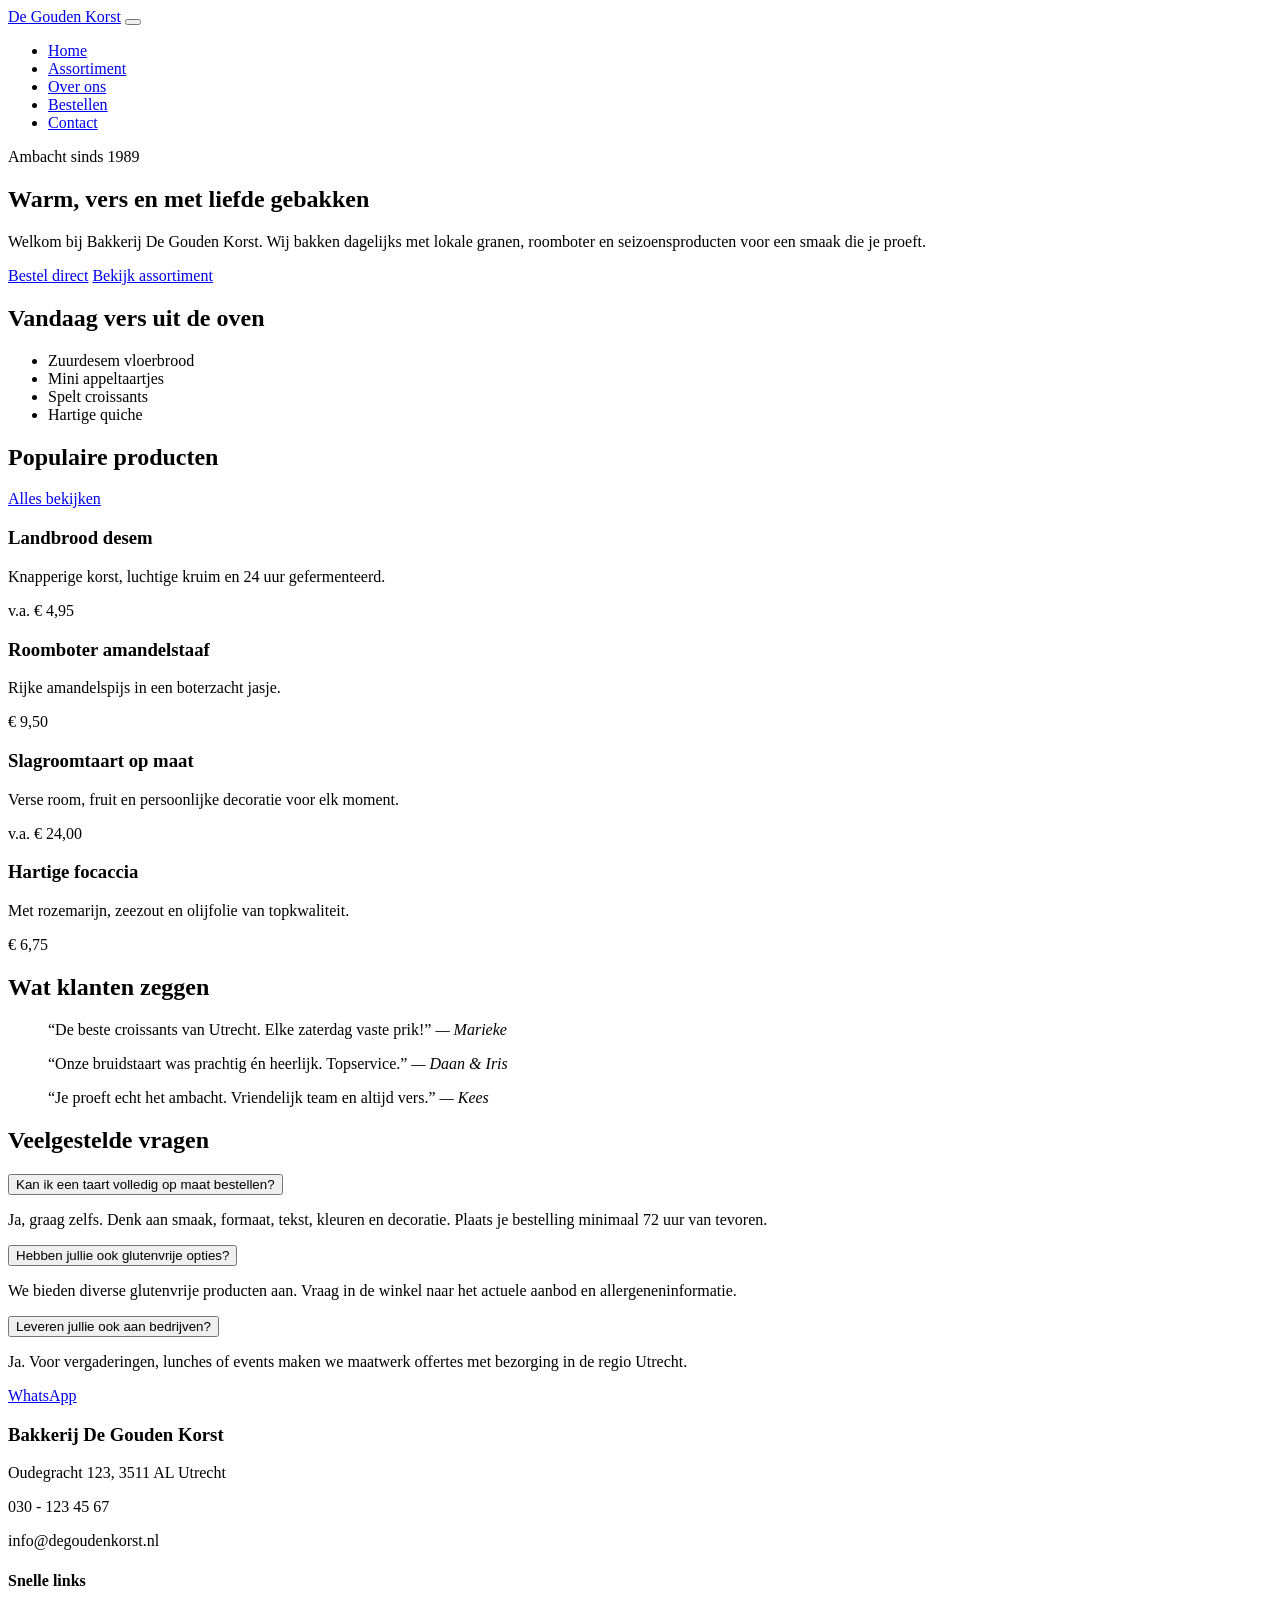
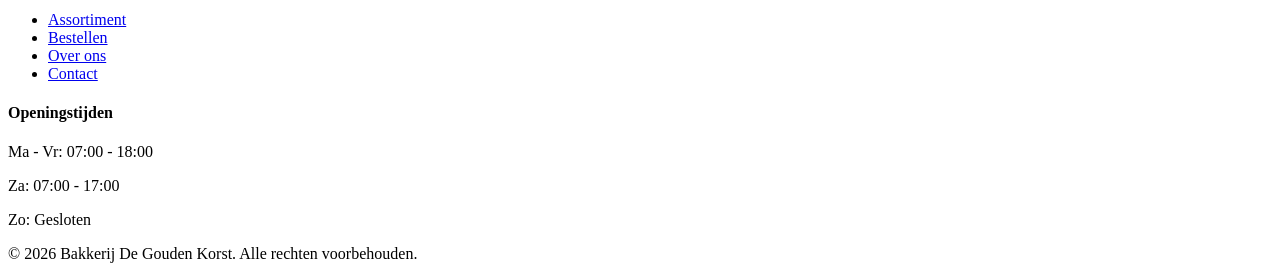
==== index.html @ 6276a8c5 "Create index.html" ====
<!DOCTYPE html>
<html lang="nl">
<head>
  <meta charset="UTF-8" />
  <meta name="viewport" content="width=device-width, initial-scale=1.0" />
  <title>Bakkerij De Gouden Korst | Ambachtelijk brood en gebak in Utrecht</title>
  <meta name="description" content="Bakkerij De Gouden Korst: ambachtelijk brood, luxe gebak en taarten op maat in Utrecht. Vers gebakken met lokale ingrediënten." />
  <link rel="stylesheet" href="css/style.css" />
  <script defer src="js/main.js"></script>
</head>
<body>
  <header class="site-header">
    <div class="container nav-wrap">
      <a href="index.html" class="logo">De Gouden Korst</a>

      <button class="nav-toggle" aria-label="Open navigatie" aria-expanded="false">
        <span></span><span></span><span></span>
      </button>

      <nav class="site-nav" aria-label="Hoofdnavigatie">
        <ul>
          <li><a class="active" href="index.html">Home</a></li>
          <li><a href="assortiment.html">Assortiment</a></li>
          <li><a href="over-ons.html">Over ons</a></li>
          <li><a href="bestellen.html">Bestellen</a></li>
          <li><a href="contact.html">Contact</a></li>
        </ul>
      </nav>
    </div>
  </header>

  <main>
    <section class="hero">
      <div class="container hero-grid">
        <div>
          <p class="eyebrow">Ambacht sinds 1989</p>
          <h1>Warm, vers en met liefde gebakken</h1>
          <p>
            Welkom bij Bakkerij De Gouden Korst. Wij bakken dagelijks met lokale granen,
            roomboter en seizoensproducten voor een smaak die je proeft.
          </p>
          <div class="hero-cta">
            <a class="btn btn-primary" href="bestellen.html">Bestel direct</a>
            <a class="btn btn-secondary" href="assortiment.html">Bekijk assortiment</a>
          </div>
        </div>
        <div class="hero-card">
          <h2>Vandaag vers uit de oven</h2>
          <ul class="checklist">
            <li>Zuurdesem vloerbrood</li>
            <li>Mini appeltaartjes</li>
            <li>Spelt croissants</li>
            <li>Hartige quiche</li>
          </ul>
        </div>
      </div>
    </section>

    <section class="section">
      <div class="container">
        <div class="section-head">
          <h2>Populaire producten</h2>
          <a href="assortiment.html" class="text-link">Alles bekijken</a>
        </div>

        <div class="cards-grid">
          <article class="card">
            <h3>Landbrood desem</h3>
            <p>Knapperige korst, luchtige kruim en 24 uur gefermenteerd.</p>
            <p class="price">v.a. € 4,95</p>
          </article>
          <article class="card">
            <h3>Roomboter amandelstaaf</h3>
            <p>Rijke amandelspijs in een boterzacht jasje.</p>
            <p class="price">€ 9,50</p>
          </article>
          <article class="card">
            <h3>Slagroomtaart op maat</h3>
            <p>Verse room, fruit en persoonlijke decoratie voor elk moment.</p>
            <p class="price">v.a. € 24,00</p>
          </article>
          <article class="card">
            <h3>Hartige focaccia</h3>
            <p>Met rozemarijn, zeezout en olijfolie van topkwaliteit.</p>
            <p class="price">€ 6,75</p>
          </article>
        </div>
      </div>
    </section>

    <section class="section section-soft">
      <div class="container">
        <h2>Wat klanten zeggen</h2>
        <div class="testimonials">
          <blockquote class="testimonial">
            “De beste croissants van Utrecht. Elke zaterdag vaste prik!”
            <cite>— Marieke</cite>
          </blockquote>
          <blockquote class="testimonial">
            “Onze bruidstaart was prachtig én heerlijk. Topservice.”
            <cite>— Daan & Iris</cite>
          </blockquote>
          <blockquote class="testimonial">
            “Je proeft echt het ambacht. Vriendelijk team en altijd vers.”
            <cite>— Kees</cite>
          </blockquote>
        </div>
      </div>
    </section>

    <section class="section">
      <div class="container">
        <h2>Veelgestelde vragen</h2>
        <div class="faq-list">
          <article class="faq-item">
            <button class="faq-question" aria-expanded="false">
              Kan ik een taart volledig op maat bestellen?
            </button>
            <div class="faq-answer">
              <p>Ja, graag zelfs. Denk aan smaak, formaat, tekst, kleuren en decoratie. Plaats je bestelling minimaal 72 uur van tevoren.</p>
            </div>
          </article>

          <article class="faq-item">
            <button class="faq-question" aria-expanded="false">
              Hebben jullie ook glutenvrije opties?
            </button>
            <div class="faq-answer">
              <p>We bieden diverse glutenvrije producten aan. Vraag in de winkel naar het actuele aanbod en allergeneninformatie.</p>
            </div>
          </article>

          <article class="faq-item">
            <button class="faq-question" aria-expanded="false">
              Leveren jullie ook aan bedrijven?
            </button>
            <div class="faq-answer">
              <p>Ja. Voor vergaderingen, lunches of events maken we maatwerk offertes met bezorging in de regio Utrecht.</p>
            </div>
          </article>
        </div>
      </div>
    </section>
  </main>

  <a class="whatsapp-btn" href="https://wa.me/31612345678" target="_blank" rel="noopener" aria-label="WhatsApp met Bakkerij De Gouden Korst">
    WhatsApp
  </a>

  <footer class="site-footer">
    <div class="container footer-grid">
      <div>
        <h3>Bakkerij De Gouden Korst</h3>
        <p>Oudegracht 123, 3511 AL Utrecht</p>
        <p>030 - 123 45 67</p>
        <p>info@degoudenkorst.nl</p>
      </div>
      <div>
        <h4>Snelle links</h4>
        <ul>
          <li><a href="assortiment.html">Assortiment</a></li>
          <li><a href="bestellen.html">Bestellen</a></li>
          <li><a href="over-ons.html">Over ons</a></li>
          <li><a href="contact.html">Contact</a></li>
        </ul>
      </div>
      <div>
        <h4>Openingstijden</h4>
        <p>Ma - Vr: 07:00 - 18:00</p>
        <p>Za: 07:00 - 17:00</p>
        <p>Zo: Gesloten</p>
      </div>
    </div>
    <div class="container footer-bottom">
      <p>&copy; 2026 Bakkerij De Gouden Korst. Alle rechten voorbehouden.</p>
    </div>
  </footer>
</body>
</html>
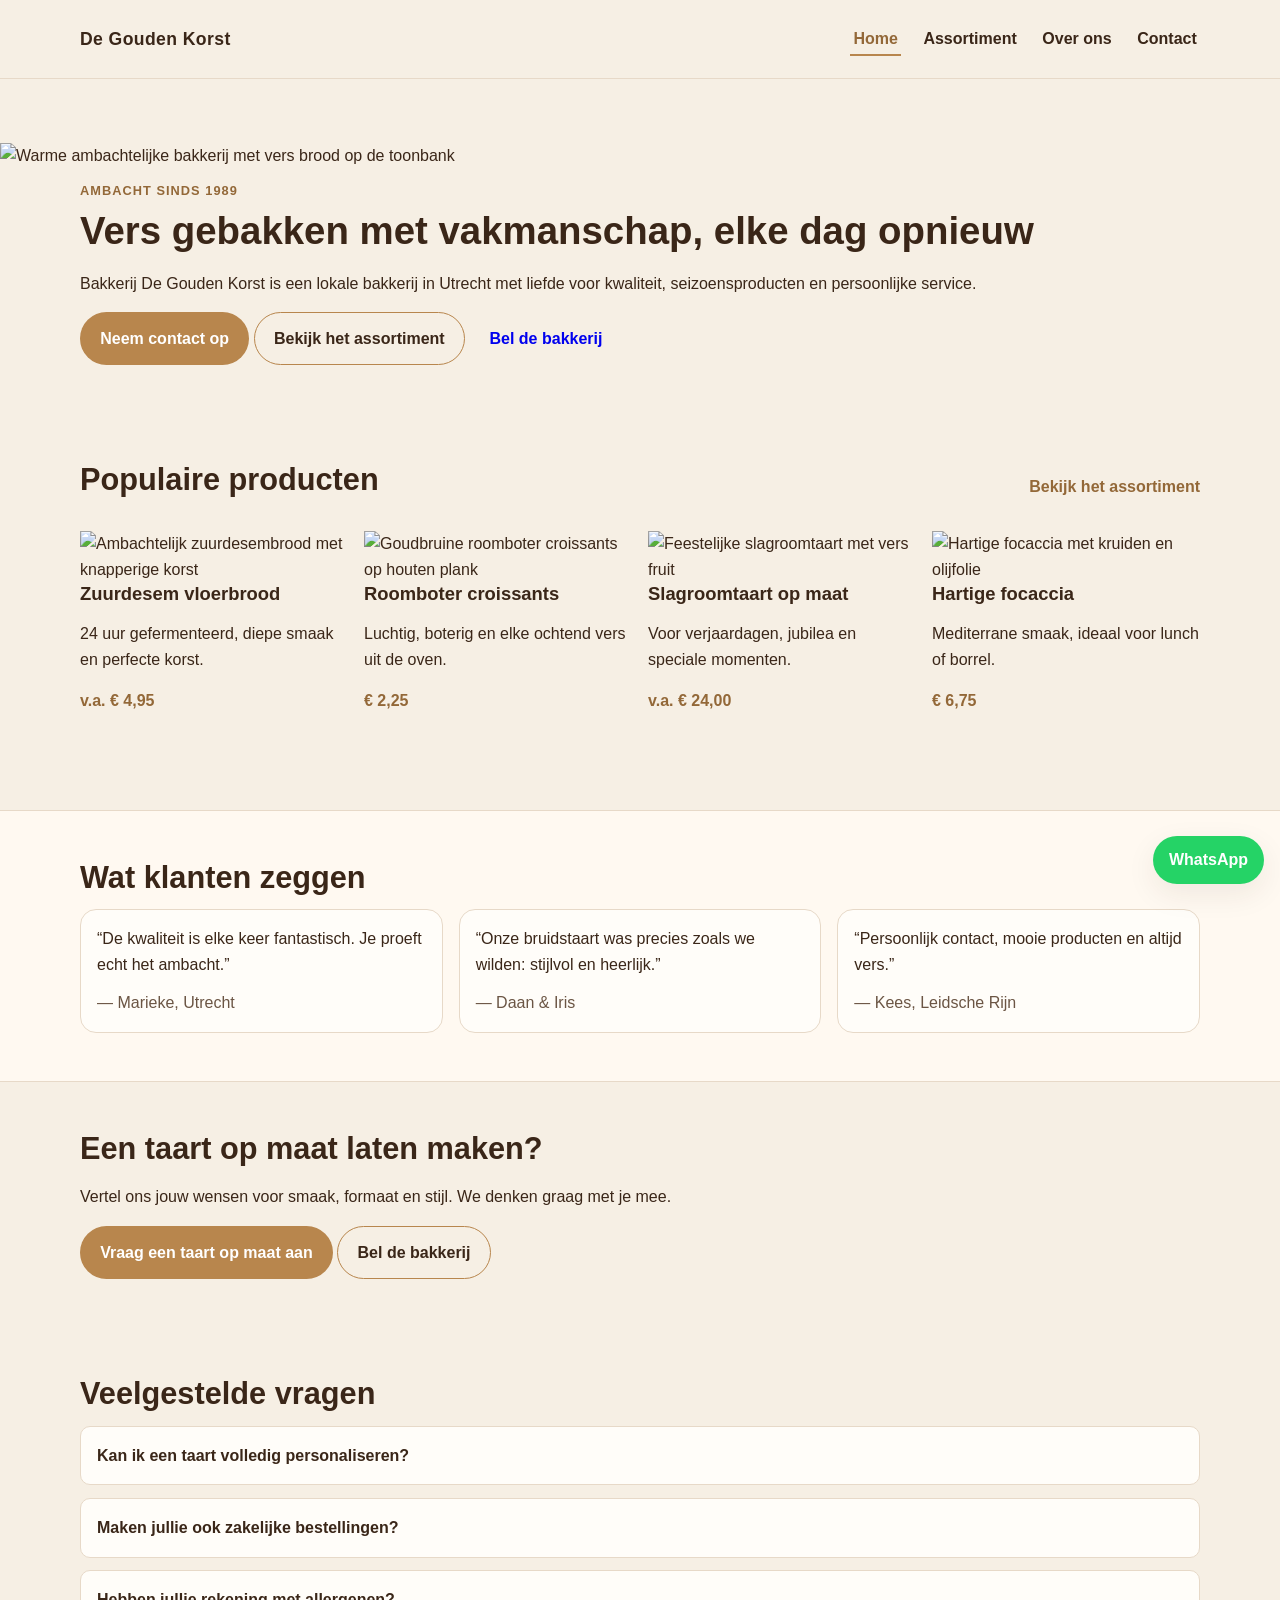
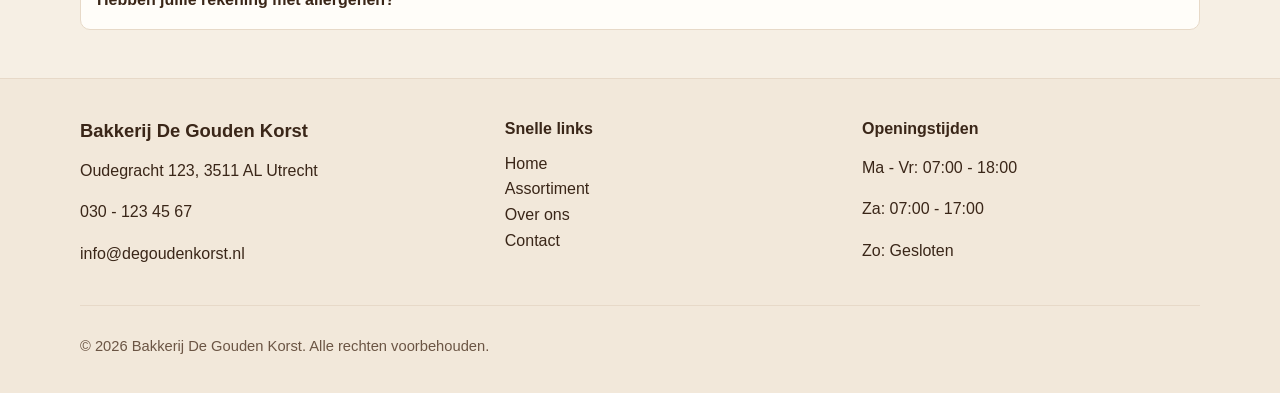
==== commit 76e26198: "Update index.html" ====
--- a/index.html
+++ b/index.html
@@ -3,8 +3,8 @@
 <head>
   <meta charset="UTF-8" />
   <meta name="viewport" content="width=device-width, initial-scale=1.0" />
-  <title>Bakkerij De Gouden Korst | Ambachtelijk brood en gebak in Utrecht</title>
-  <meta name="description" content="Bakkerij De Gouden Korst: ambachtelijk brood, luxe gebak en taarten op maat in Utrecht. Vers gebakken met lokale ingrediënten." />
+  <title>Bakkerij De Gouden Korst | Ambachtelijke bakkerij in Utrecht</title>
+  <meta name="description" content="Bakkerij De Gouden Korst: ambachtelijk brood, luxe gebak en taarten op maat in Utrecht. Lokale kwaliteit met warme service." />
   <link rel="stylesheet" href="css/style.css" />
   <script defer src="js/main.js"></script>
 </head>
@@ -22,7 +22,6 @@
           <li><a class="active" href="index.html">Home</a></li>
           <li><a href="assortiment.html">Assortiment</a></li>
           <li><a href="over-ons.html">Over ons</a></li>
-          <li><a href="bestellen.html">Bestellen</a></li>
           <li><a href="contact.html">Contact</a></li>
         </ul>
       </nav>
@@ -30,28 +29,21 @@
   </header>
 
   <main>
-    <section class="hero">
-      <div class="container hero-grid">
-        <div>
-          <p class="eyebrow">Ambacht sinds 1989</p>
-          <h1>Warm, vers en met liefde gebakken</h1>
-          <p>
-            Welkom bij Bakkerij De Gouden Korst. Wij bakken dagelijks met lokale granen,
-            roomboter en seizoensproducten voor een smaak die je proeft.
-          </p>
-          <div class="hero-cta">
-            <a class="btn btn-primary" href="bestellen.html">Bestel direct</a>
-            <a class="btn btn-secondary" href="assortiment.html">Bekijk assortiment</a>
-          </div>
-        </div>
-        <div class="hero-card">
-          <h2>Vandaag vers uit de oven</h2>
-          <ul class="checklist">
-            <li>Zuurdesem vloerbrood</li>
-            <li>Mini appeltaartjes</li>
-            <li>Spelt croissants</li>
-            <li>Hartige quiche</li>
-          </ul>
+    <section class="hero hero-image">
+      <img src="images/hero-bakkerij.jpg" alt="Warme ambachtelijke bakkerij met vers brood op de toonbank" class="hero-bg" />
+      <div class="hero-overlay"></div>
+
+      <div class="container hero-content">
+        <p class="eyebrow">Ambacht sinds 1989</p>
+        <h1>Vers gebakken met vakmanschap, elke dag opnieuw</h1>
+        <p>
+          Bakkerij De Gouden Korst is een lokale bakkerij in Utrecht met liefde voor kwaliteit,
+          seizoensproducten en persoonlijke service.
+        </p>
+        <div class="hero-cta">
+          <a class="btn btn-primary" href="contact.html">Neem contact op</a>
+          <a class="btn btn-secondary" href="assortiment.html">Bekijk het assortiment</a>
+          <a class="btn btn-ghost" href="tel:+31301234567">Bel de bakkerij</a>
         </div>
       </div>
     </section>
@@ -60,29 +52,44 @@
       <div class="container">
         <div class="section-head">
           <h2>Populaire producten</h2>
-          <a href="assortiment.html" class="text-link">Alles bekijken</a>
+          <a href="assortiment.html" class="text-link">Bekijk het assortiment</a>
         </div>
 
-        <div class="cards-grid">
-          <article class="card">
-            <h3>Landbrood desem</h3>
-            <p>Knapperige korst, luchtige kruim en 24 uur gefermenteerd.</p>
-            <p class="price">v.a. € 4,95</p>
+        <div class="cards-grid products-grid">
+          <article class="product-card">
+            <img src="images/zuurdesem-brood.jpg" alt="Ambachtelijk zuurdesembrood met knapperige korst" />
+            <div class="product-body">
+              <h3>Zuurdesem vloerbrood</h3>
+              <p>24 uur gefermenteerd, diepe smaak en perfecte korst.</p>
+              <p class="price">v.a. € 4,95</p>
+            </div>
           </article>
-          <article class="card">
-            <h3>Roomboter amandelstaaf</h3>
-            <p>Rijke amandelspijs in een boterzacht jasje.</p>
-            <p class="price">€ 9,50</p>
+
+          <article class="product-card">
+            <img src="images/croissants.jpg" alt="Goudbruine roomboter croissants op houten plank" />
+            <div class="product-body">
+              <h3>Roomboter croissants</h3>
+              <p>Luchtig, boterig en elke ochtend vers uit de oven.</p>
+              <p class="price">€ 2,25</p>
+            </div>
           </article>
-          <article class="card">
-            <h3>Slagroomtaart op maat</h3>
-            <p>Verse room, fruit en persoonlijke decoratie voor elk moment.</p>
-            <p class="price">v.a. € 24,00</p>
+
+          <article class="product-card">
+            <img src="images/slagroomtaart.jpg" alt="Feestelijke slagroomtaart met vers fruit" />
+            <div class="product-body">
+              <h3>Slagroomtaart op maat</h3>
+              <p>Voor verjaardagen, jubilea en speciale momenten.</p>
+              <p class="price">v.a. € 24,00</p>
+            </div>
           </article>
-          <article class="card">
-            <h3>Hartige focaccia</h3>
-            <p>Met rozemarijn, zeezout en olijfolie van topkwaliteit.</p>
-            <p class="price">€ 6,75</p>
+
+          <article class="product-card">
+            <img src="images/focaccia.jpg" alt="Hartige focaccia met kruiden en olijfolie" />
+            <div class="product-body">
+              <h3>Hartige focaccia</h3>
+              <p>Mediterrane smaak, ideaal voor lunch of borrel.</p>
+              <p class="price">€ 6,75</p>
+            </div>
           </article>
         </div>
       </div>
@@ -93,17 +100,28 @@
         <h2>Wat klanten zeggen</h2>
         <div class="testimonials">
           <blockquote class="testimonial">
-            “De beste croissants van Utrecht. Elke zaterdag vaste prik!”
-            <cite>— Marieke</cite>
+            “De kwaliteit is elke keer fantastisch. Je proeft echt het ambacht.”
+            <cite>— Marieke, Utrecht</cite>
           </blockquote>
           <blockquote class="testimonial">
-            “Onze bruidstaart was prachtig én heerlijk. Topservice.”
+            “Onze bruidstaart was precies zoals we wilden: stijlvol en heerlijk.”
             <cite>— Daan & Iris</cite>
           </blockquote>
           <blockquote class="testimonial">
-            “Je proeft echt het ambacht. Vriendelijk team en altijd vers.”
-            <cite>— Kees</cite>
+            “Persoonlijk contact, mooie producten en altijd vers.”
+            <cite>— Kees, Leidsche Rijn</cite>
           </blockquote>
+        </div>
+      </div>
+    </section>
+
+    <section class="section">
+      <div class="container cta-panel">
+        <h2>Een taart op maat laten maken?</h2>
+        <p>Vertel ons jouw wensen voor smaak, formaat en stijl. We denken graag met je mee.</p>
+        <div class="inline-cta">
+          <a class="btn btn-primary" href="contact.html">Vraag een taart op maat aan</a>
+          <a class="btn btn-secondary" href="tel:+31301234567">Bel de bakkerij</a>
         </div>
       </div>
     </section>
@@ -113,53 +131,37 @@
         <h2>Veelgestelde vragen</h2>
         <div class="faq-list">
           <article class="faq-item">
-            <button class="faq-question" aria-expanded="false">
-              Kan ik een taart volledig op maat bestellen?
-            </button>
-            <div class="faq-answer">
-              <p>Ja, graag zelfs. Denk aan smaak, formaat, tekst, kleuren en decoratie. Plaats je bestelling minimaal 72 uur van tevoren.</p>
-            </div>
+            <button class="faq-question" aria-expanded="false">Kan ik een taart volledig personaliseren?</button>
+            <div class="faq-answer"><p>Ja, van smaak en formaat tot decoratie en tekst. Neem contact op voor de mogelijkheden.</p></div>
           </article>
-
           <article class="faq-item">
-            <button class="faq-question" aria-expanded="false">
-              Hebben jullie ook glutenvrije opties?
-            </button>
-            <div class="faq-answer">
-              <p>We bieden diverse glutenvrije producten aan. Vraag in de winkel naar het actuele aanbod en allergeneninformatie.</p>
-            </div>
+            <button class="faq-question" aria-expanded="false">Maken jullie ook zakelijke bestellingen?</button>
+            <div class="faq-answer"><p>Ja, we verzorgen ontbijt, lunch en zoete tafels voor bedrijven en evenementen in de regio.</p></div>
           </article>
-
           <article class="faq-item">
-            <button class="faq-question" aria-expanded="false">
-              Leveren jullie ook aan bedrijven?
-            </button>
-            <div class="faq-answer">
-              <p>Ja. Voor vergaderingen, lunches of events maken we maatwerk offertes met bezorging in de regio Utrecht.</p>
-            </div>
+            <button class="faq-question" aria-expanded="false">Hebben jullie rekening met allergenen?</button>
+            <div class="faq-answer"><p>We geven duidelijke allergeneninformatie en bespreken graag veilige alternatieven.</p></div>
           </article>
         </div>
       </div>
     </section>
   </main>
 
-  <a class="whatsapp-btn" href="https://wa.me/31612345678" target="_blank" rel="noopener" aria-label="WhatsApp met Bakkerij De Gouden Korst">
-    WhatsApp
-  </a>
+  <a class="whatsapp-btn" href="https://wa.me/31612345678" target="_blank" rel="noopener" aria-label="Stuur een WhatsApp naar Bakkerij De Gouden Korst">WhatsApp</a>
 
   <footer class="site-footer">
     <div class="container footer-grid">
       <div>
         <h3>Bakkerij De Gouden Korst</h3>
         <p>Oudegracht 123, 3511 AL Utrecht</p>
-        <p>030 - 123 45 67</p>
-        <p>info@degoudenkorst.nl</p>
+        <p><a href="tel:+31301234567">030 - 123 45 67</a></p>
+        <p><a href="mailto:info@degoudenkorst.nl">info@degoudenkorst.nl</a></p>
       </div>
       <div>
         <h4>Snelle links</h4>
         <ul>
+          <li><a href="index.html">Home</a></li>
           <li><a href="assortiment.html">Assortiment</a></li>
-          <li><a href="bestellen.html">Bestellen</a></li>
           <li><a href="over-ons.html">Over ons</a></li>
           <li><a href="contact.html">Contact</a></li>
         </ul>
--- a/css/style.css
+++ b/css/style.css
@@ -0,0 +1,453 @@
+:root {
+  --bg: #f6efe4;
+  --bg-soft: #fff9f1;
+  --text: #3a2618;
+  --text-muted: #6b5544;
+  --accent: #b8864d;
+  --accent-dark: #936838;
+  --card: #fffdf9;
+  --line: #e7d9c8;
+  --radius: 16px;
+  --radius-sm: 10px;
+  --shadow: 0 10px 30px rgba(58, 38, 24, 0.08);
+  --container: 1120px;
+}
+
+*,
+*::before,
+*::after {
+  box-sizing: border-box;
+}
+
+html {
+  scroll-behavior: smooth;
+}
+
+body {
+  margin: 0;
+  font-family: "Segoe UI", Tahoma, Arial, sans-serif;
+  background: var(--bg);
+  color: var(--text);
+  line-height: 1.6;
+}
+
+img {
+  max-width: 100%;
+  display: block;
+}
+
+.container {
+  width: min(100% - 2rem, var(--container));
+  margin-inline: auto;
+}
+
+/* Header */
+.site-header {
+  position: sticky;
+  top: 0;
+  z-index: 50;
+  background: rgba(246, 239, 228, 0.95);
+  backdrop-filter: blur(6px);
+  border-bottom: 1px solid var(--line);
+}
+
+.nav-wrap {
+  display: flex;
+  align-items: center;
+  justify-content: space-between;
+  min-height: 78px;
+}
+
+.logo {
+  font-weight: 700;
+  letter-spacing: 0.4px;
+  color: var(--text);
+  text-decoration: none;
+  font-size: 1.1rem;
+}
+
+.site-nav ul {
+  display: flex;
+  gap: 1.2rem;
+  list-style: none;
+  margin: 0;
+  padding: 0;
+}
+
+.site-nav a {
+  text-decoration: none;
+  color: var(--text);
+  font-weight: 600;
+  padding: 0.4rem 0.2rem;
+  border-bottom: 2px solid transparent;
+}
+
+.site-nav a:hover,
+.site-nav a.active {
+  border-bottom-color: var(--accent);
+  color: var(--accent-dark);
+}
+
+.nav-toggle {
+  display: none;
+  border: 0;
+  background: transparent;
+  cursor: pointer;
+  width: 42px;
+  height: 42px;
+  padding: 0;
+}
+
+.nav-toggle span {
+  display: block;
+  width: 22px;
+  height: 2px;
+  margin: 5px auto;
+  background: var(--text);
+  transition: 0.25s ease;
+}
+
+/* Buttons */
+.btn {
+  display: inline-block;
+  text-decoration: none;
+  padding: 0.8rem 1.2rem;
+  border-radius: 999px;
+  font-weight: 700;
+  border: 1px solid transparent;
+  transition: 0.2s ease;
+  cursor: pointer;
+}
+
+.btn-primary {
+  background: var(--accent);
+  color: #fff;
+}
+
+.btn-primary:hover {
+  background: var(--accent-dark);
+}
+
+.btn-secondary {
+  background: transparent;
+  color: var(--text);
+  border-color: var(--accent);
+}
+
+.btn-secondary:hover {
+  background: #f2e2cf;
+}
+
+.text-link {
+  color: var(--accent-dark);
+  text-decoration: none;
+  font-weight: 600;
+}
+
+/* Hero + sections */
+.hero,
+.page-hero {
+  padding: 4rem 0 3rem;
+}
+
+.hero-grid {
+  display: grid;
+  grid-template-columns: 1.2fr 0.8fr;
+  gap: 2rem;
+  align-items: center;
+}
+
+.hero-card {
+  background: var(--card);
+  border: 1px solid var(--line);
+  border-radius: var(--radius);
+  padding: 1.4rem;
+  box-shadow: var(--shadow);
+}
+
+.eyebrow {
+  color: var(--accent-dark);
+  text-transform: uppercase;
+  letter-spacing: 0.08em;
+  font-size: 0.8rem;
+  font-weight: 700;
+  margin-bottom: 0.3rem;
+}
+
+h1, h2, h3, h4 {
+  line-height: 1.25;
+  margin: 0 0 0.75rem;
+}
+
+h1 { font-size: clamp(1.8rem, 3vw, 2.7rem); }
+h2 { font-size: clamp(1.4rem, 2.4vw, 2rem); }
+h3 { font-size: 1.15rem; }
+
+.section {
+  padding: 3rem 0;
+}
+
+.section-soft {
+  background: var(--bg-soft);
+  border-top: 1px solid var(--line);
+  border-bottom: 1px solid var(--line);
+}
+
+.section-head {
+  display: flex;
+  align-items: center;
+  justify-content: space-between;
+  gap: 1rem;
+  margin-bottom: 1.2rem;
+}
+
+.cards-grid {
+  display: grid;
+  grid-template-columns: repeat(4, minmax(0, 1fr));
+  gap: 1rem;
+  margin-bottom: 2rem;
+}
+
+.card {
+  background: var(--card);
+  border: 1px solid var(--line);
+  border-radius: var(--radius);
+  padding: 1rem;
+  box-shadow: var(--shadow);
+}
+
+.price {
+  color: var(--accent-dark);
+  font-weight: 700;
+  margin-top: 0.7rem;
+}
+
+.checklist,
+.feature-list {
+  margin: 0;
+  padding-left: 1.1rem;
+}
+
+.checklist li,
+.feature-list li {
+  margin-bottom: 0.4rem;
+}
+
+.content-narrow {
+  max-width: 760px;
+}
+
+/* Forms */
+.form-wrap,
+.contact-grid {
+  display: grid;
+  grid-template-columns: 1.1fr 0.9fr;
+  gap: 1.2rem;
+}
+
+.order-form,
+.contact-form,
+.info-card {
+  background: var(--card);
+  border: 1px solid var(--line);
+  border-radius: var(--radius);
+  box-shadow: var(--shadow);
+  padding: 1.2rem;
+}
+
+label {
+  display: block;
+  margin: 0.8rem 0 0.3rem;
+  font-weight: 600;
+}
+
+input,
+select,
+textarea {
+  width: 100%;
+  border: 1px solid #d9c6b0;
+  border-radius: var(--radius-sm);
+  padding: 0.7rem;
+  font: inherit;
+  background: #fff;
+  color: var(--text);
+}
+
+input:focus,
+select:focus,
+textarea:focus {
+  outline: 2px solid #dcb68b;
+  outline-offset: 1px;
+}
+
+.form-note {
+  margin-top: 0.8rem;
+  color: var(--text-muted);
+  font-size: 0.92rem;
+}
+
+/* Testimonials + FAQ */
+.testimonials {
+  display: grid;
+  grid-template-columns: repeat(3, minmax(0, 1fr));
+  gap: 1rem;
+}
+
+.testimonial {
+  margin: 0;
+  background: var(--card);
+  border-radius: var(--radius);
+  border: 1px solid var(--line);
+  padding: 1rem;
+}
+
+.testimonial cite {
+  display: block;
+  margin-top: 0.8rem;
+  color: var(--text-muted);
+  font-style: normal;
+}
+
+.faq-list {
+  display: grid;
+  gap: 0.8rem;
+}
+
+.faq-item {
+  border: 1px solid var(--line);
+  border-radius: var(--radius-sm);
+  overflow: hidden;
+  background: var(--card);
+}
+
+.faq-question {
+  width: 100%;
+  background: transparent;
+  border: 0;
+  text-align: left;
+  padding: 1rem;
+  font: inherit;
+  font-weight: 700;
+  cursor: pointer;
+  color: var(--text);
+}
+
+.faq-answer {
+  display: none;
+  padding: 0 1rem 1rem;
+}
+
+.faq-item.open .faq-answer {
+  display: block;
+}
+
+/* Map */
+.map-placeholder {
+  min-height: 280px;
+  border: 2px dashed #cfb08c;
+  border-radius: var(--radius);
+  background: #fffaf2;
+  display: grid;
+  place-items: center;
+  text-align: center;
+  padding: 1rem;
+  color: var(--text-muted);
+  font-weight: 600;
+}
+
+/* Footer */
+.site-footer {
+  padding-top: 2.5rem;
+  border-top: 1px solid var(--line);
+  background: #f2e8da;
+}
+
+.footer-grid {
+  display: grid;
+  grid-template-columns: 1.2fr 1fr 1fr;
+  gap: 1.2rem;
+  padding-bottom: 1.4rem;
+}
+
+.site-footer ul {
+  margin: 0;
+  padding: 0;
+  list-style: none;
+}
+
+.site-footer a {
+  color: var(--text);
+  text-decoration: none;
+}
+
+.footer-bottom {
+  border-top: 1px solid var(--line);
+  padding: 0.9rem 0 1.2rem;
+  color: var(--text-muted);
+  font-size: 0.92rem;
+}
+
+/* WhatsApp */
+.whatsapp-btn {
+  position: fixed;
+  right: 1rem;
+  bottom: 1rem;
+  z-index: 60;
+  text-decoration: none;
+  background: #25d366;
+  color: #fff;
+  font-weight: 700;
+  padding: 0.7rem 1rem;
+  border-radius: 999px;
+  box-shadow: var(--shadow);
+}
+
+/* Responsive */
+@media (max-width: 980px) {
+  .cards-grid {
+    grid-template-columns: repeat(2, minmax(0, 1fr));
+  }
+
+  .hero-grid,
+  .testimonials,
+  .form-wrap,
+  .contact-grid,
+  .footer-grid {
+    grid-template-columns: 1fr;
+  }
+}
+
+@media (max-width: 760px) {
+  .nav-toggle {
+    display: inline-block;
+  }
+
+  .site-nav {
+    position: absolute;
+    top: 78px;
+    left: 0;
+    right: 0;
+    background: #f8f1e8;
+    border-bottom: 1px solid var(--line);
+    display: none;
+    padding: 0.8rem 1rem;
+  }
+
+  .site-nav.open {
+    display: block;
+  }
+
+  .site-nav ul {
+    flex-direction: column;
+    gap: 0.4rem;
+  }
+
+  .hero,
+  .page-hero {
+    padding-top: 2.6rem;
+  }
+
+  .cards-grid {
+    grid-template-columns: 1fr;
+  }
+}
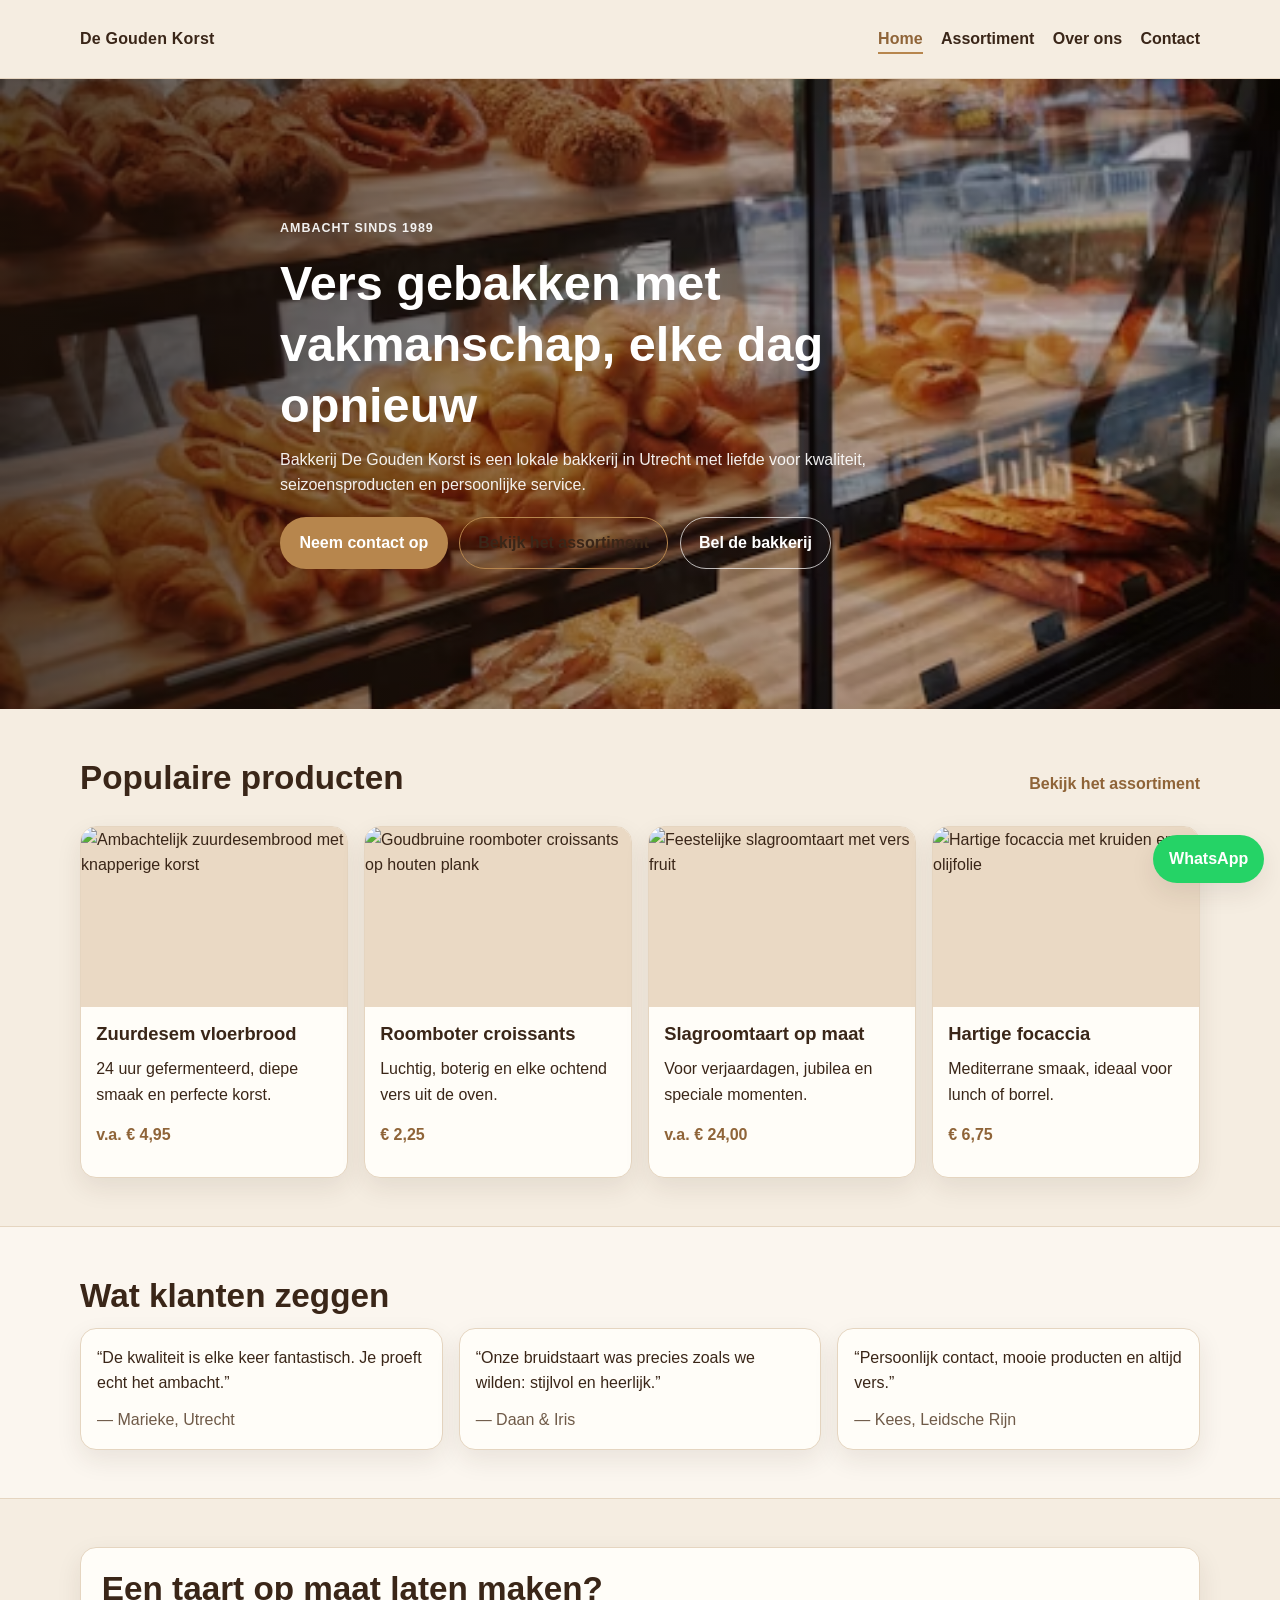
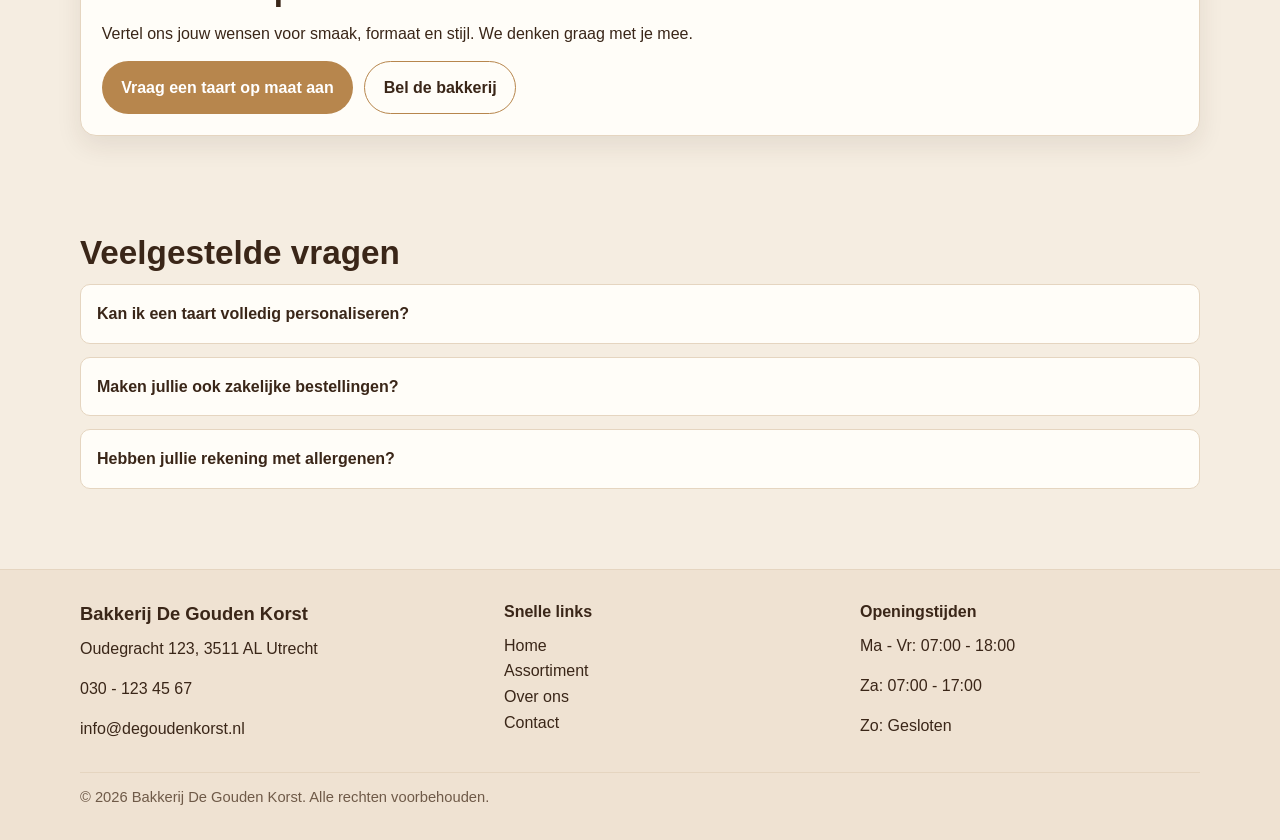
==== commit e4742453: "Update index.html bakery foto toegevoegd" ====
--- a/index.html
+++ b/index.html
@@ -30,7 +30,7 @@
 
   <main>
     <section class="hero hero-image">
-      <img src="images/hero-bakkerij.jpg" alt="Warme ambachtelijke bakkerij met vers brood op de toonbank" class="hero-bg" />
+      <img src="Images/bakery.avif" alt="Warme ambachtelijke bakkerij met vers brood op de toonbank" class="hero-bg" />
       <div class="hero-overlay"></div>
 
       <div class="container hero-content">
--- a/css/style.css
+++ b/css/style.css
@@ -1,27 +1,23 @@
 :root {
-  --bg: #f6efe4;
-  --bg-soft: #fff9f1;
+  --bg: #f5ede1;
+  --bg-soft: #fbf6ef;
+  --card: #fffdf8;
   --text: #3a2618;
-  --text-muted: #6b5544;
-  --accent: #b8864d;
-  --accent-dark: #936838;
-  --card: #fffdf9;
-  --line: #e7d9c8;
+  --text-muted: #6f5a48;
+  --accent: #b7864d;
+  --accent-dark: #8f6438;
+  --line: #e5d5c0;
   --radius: 16px;
   --radius-sm: 10px;
-  --shadow: 0 10px 30px rgba(58, 38, 24, 0.08);
+  --shadow: 0 10px 26px rgba(58, 38, 24, 0.09);
   --container: 1120px;
 }
 
 *,
 *::before,
-*::after {
-  box-sizing: border-box;
-}
-
-html {
-  scroll-behavior: smooth;
-}
+*::after { box-sizing: border-box; }
+
+html { scroll-behavior: smooth; }
 
 body {
   margin: 0;
@@ -31,10 +27,7 @@
   line-height: 1.6;
 }
 
-img {
-  max-width: 100%;
-  display: block;
-}
+img { display: block; max-width: 100%; }
 
 .container {
   width: min(100% - 2rem, var(--container));
@@ -45,57 +38,55 @@
 .site-header {
   position: sticky;
   top: 0;
-  z-index: 50;
-  background: rgba(246, 239, 228, 0.95);
+  z-index: 100;
+  background: rgba(245, 237, 225, 0.96);
   backdrop-filter: blur(6px);
   border-bottom: 1px solid var(--line);
 }
 
 .nav-wrap {
+  min-height: 78px;
   display: flex;
   align-items: center;
   justify-content: space-between;
-  min-height: 78px;
 }
 
 .logo {
-  font-weight: 700;
-  letter-spacing: 0.4px;
-  color: var(--text);
   text-decoration: none;
-  font-size: 1.1rem;
+  color: var(--text);
+  font-weight: 800;
+  letter-spacing: 0.2px;
 }
 
 .site-nav ul {
+  list-style: none;
   display: flex;
-  gap: 1.2rem;
-  list-style: none;
+  gap: 1.15rem;
   margin: 0;
   padding: 0;
 }
 
 .site-nav a {
+  color: var(--text);
   text-decoration: none;
-  color: var(--text);
   font-weight: 600;
-  padding: 0.4rem 0.2rem;
   border-bottom: 2px solid transparent;
+  padding-bottom: 0.3rem;
 }
 
 .site-nav a:hover,
 .site-nav a.active {
+  color: var(--accent-dark);
   border-bottom-color: var(--accent);
-  color: var(--accent-dark);
 }
 
 .nav-toggle {
   display: none;
   border: 0;
   background: transparent;
-  cursor: pointer;
   width: 42px;
   height: 42px;
-  padding: 0;
+  cursor: pointer;
 }
 
 .nav-toggle span {
@@ -104,89 +95,104 @@
   height: 2px;
   margin: 5px auto;
   background: var(--text);
-  transition: 0.25s ease;
+}
+
+/* Typography */
+h1, h2, h3, h4 {
+  line-height: 1.25;
+  margin: 0 0 0.7rem;
+}
+
+h1 { font-size: clamp(2rem, 3.8vw, 3.1rem); }
+h2 { font-size: clamp(1.45rem, 2.6vw, 2.15rem); }
+h3 { font-size: 1.15rem; }
+
+p { margin: 0 0 0.9rem; }
+
+.eyebrow {
+  text-transform: uppercase;
+  letter-spacing: 0.08em;
+  font-size: 0.78rem;
+  font-weight: 700;
+  color: var(--accent-dark);
+}
+
+/* Hero */
+.hero {
+  position: relative;
+  min-height: 70vh;
+  display: grid;
+  align-items: center;
+  overflow: hidden;
+}
+
+.hero-bg {
+  position: absolute;
+  inset: 0;
+  width: 100%;
+  height: 100%;
+  object-fit: cover;
+}
+
+.hero-overlay {
+  position: absolute;
+  inset: 0;
+  background: linear-gradient(100deg, rgba(30, 17, 9, 0.72) 0%, rgba(30, 17, 9, 0.38) 55%, rgba(30, 17, 9, 0.18) 100%);
+}
+
+.hero-content {
+  position: relative;
+  z-index: 1;
+  color: #fff;
+  max-width: 720px;
+  padding: 4.8rem 0;
+}
+
+.hero-content p {
+  color: rgba(255, 255, 255, 0.92);
+}
+
+.hero-cta {
+  display: flex;
+  flex-wrap: wrap;
+  gap: 0.7rem;
+  margin-top: 1.2rem;
+}
+
+.page-hero {
+  padding: 3.2rem 0 2.2rem;
 }
 
 /* Buttons */
 .btn {
   display: inline-block;
   text-decoration: none;
-  padding: 0.8rem 1.2rem;
   border-radius: 999px;
+  padding: 0.78rem 1.15rem;
+  border: 1px solid transparent;
   font-weight: 700;
-  border: 1px solid transparent;
+  cursor: pointer;
   transition: 0.2s ease;
-  cursor: pointer;
-}
-
-.btn-primary {
-  background: var(--accent);
-  color: #fff;
-}
-
-.btn-primary:hover {
-  background: var(--accent-dark);
-}
+}
+
+.btn-primary { background: var(--accent); color: #fff; }
+.btn-primary:hover { background: var(--accent-dark); }
 
 .btn-secondary {
   background: transparent;
   color: var(--text);
   border-color: var(--accent);
 }
-
-.btn-secondary:hover {
-  background: #f2e2cf;
-}
-
-.text-link {
-  color: var(--accent-dark);
-  text-decoration: none;
-  font-weight: 600;
-}
-
-/* Hero + sections */
-.hero,
-.page-hero {
-  padding: 4rem 0 3rem;
-}
-
-.hero-grid {
-  display: grid;
-  grid-template-columns: 1.2fr 0.8fr;
-  gap: 2rem;
-  align-items: center;
-}
-
-.hero-card {
-  background: var(--card);
-  border: 1px solid var(--line);
-  border-radius: var(--radius);
-  padding: 1.4rem;
-  box-shadow: var(--shadow);
-}
-
-.eyebrow {
-  color: var(--accent-dark);
-  text-transform: uppercase;
-  letter-spacing: 0.08em;
-  font-size: 0.8rem;
-  font-weight: 700;
-  margin-bottom: 0.3rem;
-}
-
-h1, h2, h3, h4 {
-  line-height: 1.25;
-  margin: 0 0 0.75rem;
-}
-
-h1 { font-size: clamp(1.8rem, 3vw, 2.7rem); }
-h2 { font-size: clamp(1.4rem, 2.4vw, 2rem); }
-h3 { font-size: 1.15rem; }
-
-.section {
-  padding: 3rem 0;
-}
-
+.btn-secondary:hover { background: #f0dfcb; }
+
+.btn-ghost {
+  color: #fff;
+  border-color: rgba(255, 255, 255, 0.7);
+}
+.btn-ghost:hover { background: rgba(255, 255, 255, 0.15); }
+
+/* Sections & cards */
+.section { padding: 3rem 0; }
 .section-soft {
   background: var(--bg-soft);
   border-top: 1px solid var(--line);
@@ -198,191 +204,211 @@
   align-items: center;
   justify-content: space-between;
   gap: 1rem;
-  margin-bottom: 1.2rem;
+  margin-bottom: 1rem;
+}
+
+.text-link {
+  text-decoration: none;
+  color: var(--accent-dark);
+  font-weight: 700;
 }
 
 .cards-grid {
   display: grid;
   grid-template-columns: repeat(4, minmax(0, 1fr));
   gap: 1rem;
-  margin-bottom: 2rem;
-}
-
-.card {
+}
+
+.products-grid {
+  grid-template-columns: repeat(4, minmax(0, 1fr));
+}
+
+.product-card {
   background: var(--card);
   border: 1px solid var(--line);
   border-radius: var(--radius);
+  overflow: hidden;
+  box-shadow: var(--shadow);
+}
+
+.product-card img {
+  width: 100%;
+  height: 180px;
+  object-fit: cover;
+  background: #ead9c4;
+}
+
+.product-body { padding: 0.95rem; }
+.price { font-weight: 800; color: var(--accent-dark); }
+
+.category-block { margin-bottom: 2rem; }
+
+.cta-panel {
+  background: var(--card);
+  border: 1px solid var(--line);
+  border-radius: var(--radius);
+  box-shadow: var(--shadow);
+  padding: 1.3rem;
+}
+
+.inline-cta {
+  display: flex;
+  flex-wrap: wrap;
+  gap: 0.7rem;
+  margin-top: 0.75rem;
+}
+
+.mt { margin-top: 2rem; }
+
+/* Story */
+.story-grid {
+  display: grid;
+  grid-template-columns: 1fr 1fr;
+  gap: 1.2rem;
+  align-items: center;
+}
+
+.rounded-image {
+  border-radius: var(--radius);
+  border: 1px solid var(--line);
+  box-shadow: var(--shadow);
+  width: 100%;
+  height: 360px;
+  object-fit: cover;
+  background: #ead9c4;
+}
+
+/* Testimonial */
+.testimonials {
+  display: grid;
+  grid-template-columns: repeat(3, minmax(0, 1fr));
+  gap: 1rem;
+}
+
+.testimonial {
+  background: var(--card);
+  border: 1px solid var(--line);
+  border-radius: var(--radius);
   padding: 1rem;
-  box-shadow: var(--shadow);
-}
-
-.price {
-  color: var(--accent-dark);
+  margin: 0;
+  box-shadow: var(--shadow);
+}
+
+.testimonial cite {
+  display: block;
+  margin-top: 0.7rem;
+  color: var(--text-muted);
+  font-style: normal;
+}
+
+/* FAQ */
+.faq-list { display: grid; gap: 0.8rem; }
+
+.faq-item {
+  border: 1px solid var(--line);
+  border-radius: var(--radius-sm);
+  background: var(--card);
+  overflow: hidden;
+}
+
+.faq-question {
+  width: 100%;
+  text-align: left;
+  border: 0;
+  background: transparent;
+  color: var(--text);
+  font: inherit;
   font-weight: 700;
-  margin-top: 0.7rem;
-}
-
-.checklist,
+  cursor: pointer;
+  padding: 1rem;
+}
+
+.faq-answer { display: none; padding: 0 1rem 1rem; }
+.faq-item.open .faq-answer { display: block; }
+
+/* Forms and contact */
+.contact-grid {
+  display: grid;
+  grid-template-columns: 1fr 1fr;
+  gap: 1rem;
+}
+
+.info-card,
+.contact-form {
+  background: var(--card);
+  border: 1px solid var(--line);
+  border-radius: var(--radius);
+  box-shadow: var(--shadow);
+  padding: 1.1rem;
+}
+
 .feature-list {
-  margin: 0;
   padding-left: 1.1rem;
-}
-
-.checklist li,
-.feature-list li {
-  margin-bottom: 0.4rem;
-}
-
-.content-narrow {
-  max-width: 760px;
-}
-
-/* Forms */
-.form-wrap,
-.contact-grid {
-  display: grid;
-  grid-template-columns: 1.1fr 0.9fr;
-  gap: 1.2rem;
-}
-
-.order-form,
-.contact-form,
-.info-card {
-  background: var(--card);
-  border: 1px solid var(--line);
-  border-radius: var(--radius);
-  box-shadow: var(--shadow);
-  padding: 1.2rem;
+  margin: 0 0 1rem;
 }
 
 label {
   display: block;
-  margin: 0.8rem 0 0.3rem;
+  margin: 0.75rem 0 0.3rem;
   font-weight: 600;
 }
 
-input,
-select,
-textarea {
+input, textarea {
   width: 100%;
-  border: 1px solid #d9c6b0;
+  border: 1px solid #d8c4ab;
   border-radius: var(--radius-sm);
   padding: 0.7rem;
   font: inherit;
+  color: var(--text);
   background: #fff;
-  color: var(--text);
-}
-
-input:focus,
-select:focus,
-textarea:focus {
-  outline: 2px solid #dcb68b;
+}
+
+input:focus, textarea:focus {
+  outline: 2px solid #d7ae7f;
   outline-offset: 1px;
 }
 
 .form-note {
-  margin-top: 0.8rem;
+  margin-top: 0.7rem;
   color: var(--text-muted);
   font-size: 0.92rem;
 }
 
-/* Testimonials + FAQ */
-.testimonials {
-  display: grid;
-  grid-template-columns: repeat(3, minmax(0, 1fr));
-  gap: 1rem;
-}
-
-.testimonial {
-  margin: 0;
-  background: var(--card);
-  border-radius: var(--radius);
-  border: 1px solid var(--line);
-  padding: 1rem;
-}
-
-.testimonial cite {
-  display: block;
-  margin-top: 0.8rem;
-  color: var(--text-muted);
-  font-style: normal;
-}
-
-.faq-list {
-  display: grid;
-  gap: 0.8rem;
-}
-
-.faq-item {
-  border: 1px solid var(--line);
-  border-radius: var(--radius-sm);
-  overflow: hidden;
-  background: var(--card);
-}
-
-.faq-question {
-  width: 100%;
-  background: transparent;
-  border: 0;
-  text-align: left;
-  padding: 1rem;
-  font: inherit;
-  font-weight: 700;
-  cursor: pointer;
-  color: var(--text);
-}
-
-.faq-answer {
-  display: none;
-  padding: 0 1rem 1rem;
-}
-
-.faq-item.open .faq-answer {
-  display: block;
-}
-
-/* Map */
 .map-placeholder {
   min-height: 280px;
-  border: 2px dashed #cfb08c;
-  border-radius: var(--radius);
-  background: #fffaf2;
+  border: 2px dashed #cbad8a;
+  border-radius: var(--radius);
+  background: #fff9f0;
   display: grid;
   place-items: center;
   text-align: center;
-  padding: 1rem;
   color: var(--text-muted);
   font-weight: 600;
+  padding: 1rem;
 }
 
 /* Footer */
 .site-footer {
-  padding-top: 2.5rem;
+  margin-top: 2rem;
+  background: #efe2d2;
   border-top: 1px solid var(--line);
-  background: #f2e8da;
+  padding-top: 2rem;
 }
 
 .footer-grid {
   display: grid;
   grid-template-columns: 1.2fr 1fr 1fr;
-  gap: 1.2rem;
-  padding-bottom: 1.4rem;
-}
-
-.site-footer ul {
-  margin: 0;
-  padding: 0;
-  list-style: none;
-}
-
-.site-footer a {
-  color: var(--text);
-  text-decoration: none;
-}
+  gap: 1rem;
+  padding-bottom: 1rem;
+}
+
+.site-footer ul { list-style: none; padding: 0; margin: 0; }
+.site-footer a { color: var(--text); text-decoration: none; }
+.site-footer a:hover { text-decoration: underline; }
 
 .footer-bottom {
   border-top: 1px solid var(--line);
-  padding: 0.9rem 0 1.2rem;
+  padding: 0.8rem 0 1rem;
   color: var(--text-muted);
   font-size: 0.92rem;
 }
@@ -392,62 +418,58 @@
   position: fixed;
   right: 1rem;
   bottom: 1rem;
-  z-index: 60;
+  z-index: 120;
   text-decoration: none;
   background: #25d366;
   color: #fff;
   font-weight: 700;
-  padding: 0.7rem 1rem;
   border-radius: 999px;
+  padding: 0.72rem 1rem;
   box-shadow: var(--shadow);
 }
 
 /* Responsive */
-@media (max-width: 980px) {
-  .cards-grid {
-    grid-template-columns: repeat(2, minmax(0, 1fr));
-  }
-
-  .hero-grid,
+@media (max-width: 1024px) {
+  .cards-grid,
+  .products-grid { grid-template-columns: repeat(2, minmax(0, 1fr)); }
+
   .testimonials,
-  .form-wrap,
+  .story-grid,
   .contact-grid,
-  .footer-grid {
-    grid-template-columns: 1fr;
-  }
+  .footer-grid { grid-template-columns: 1fr; }
+
+  .rounded-image { height: 300px; }
 }
 
 @media (max-width: 760px) {
-  .nav-toggle {
-    display: inline-block;
-  }
+  .nav-toggle { display: inline-block; }
 
   .site-nav {
     position: absolute;
     top: 78px;
     left: 0;
     right: 0;
-    background: #f8f1e8;
+    background: #f8efe4;
     border-bottom: 1px solid var(--line);
+    padding: 0.8rem 1rem;
     display: none;
-    padding: 0.8rem 1rem;
   }
 
-  .site-nav.open {
-    display: block;
-  }
+  .site-nav.open { display: block; }
 
   .site-nav ul {
     flex-direction: column;
     gap: 0.4rem;
   }
 
-  .hero,
-  .page-hero {
-    padding-top: 2.6rem;
+  .hero { min-height: 62vh; }
+  .hero-content { padding: 3.6rem 0; }
+
+  .cards-grid,
+  .products-grid { grid-template-columns: 1fr; }
+
+  .whatsapp-btn {
+    right: 0.8rem;
+    bottom: 0.8rem;
   }
-
-  .cards-grid {
-    grid-template-columns: 1fr;
-  }
-}
+}
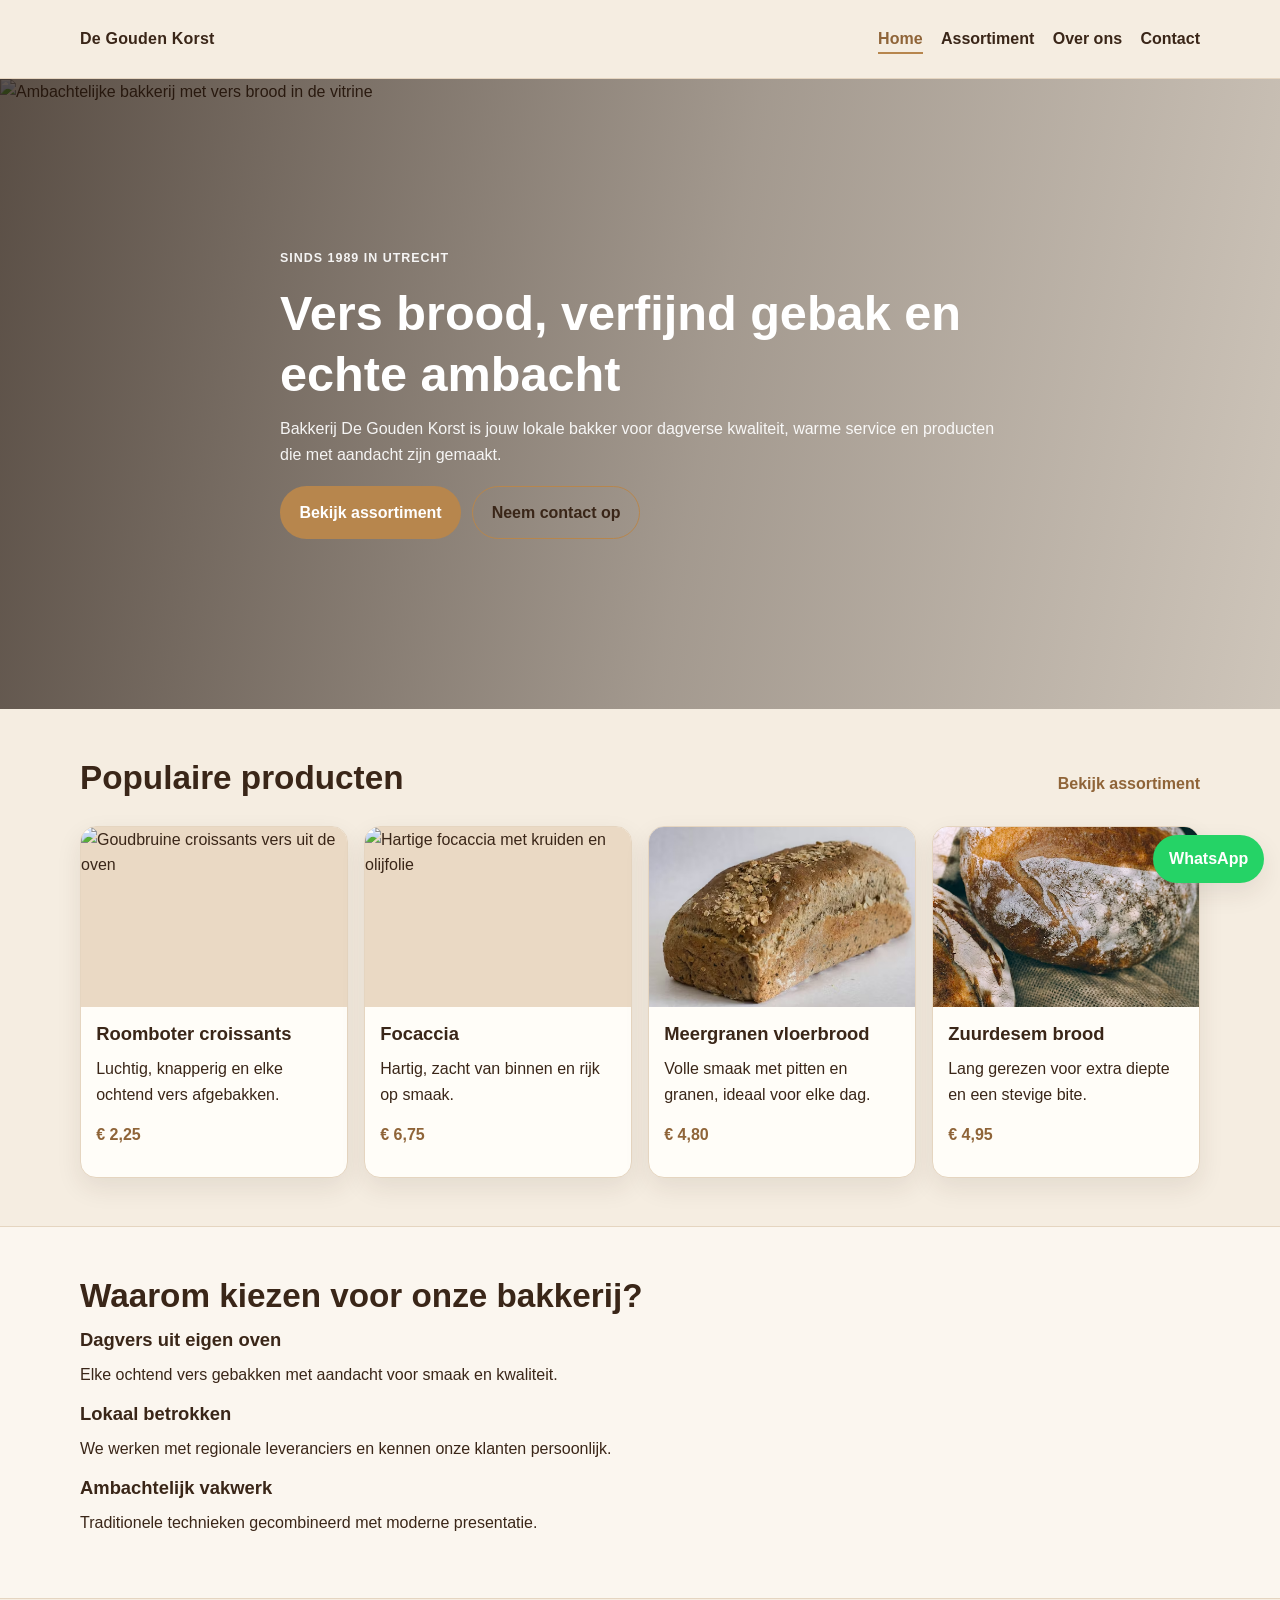
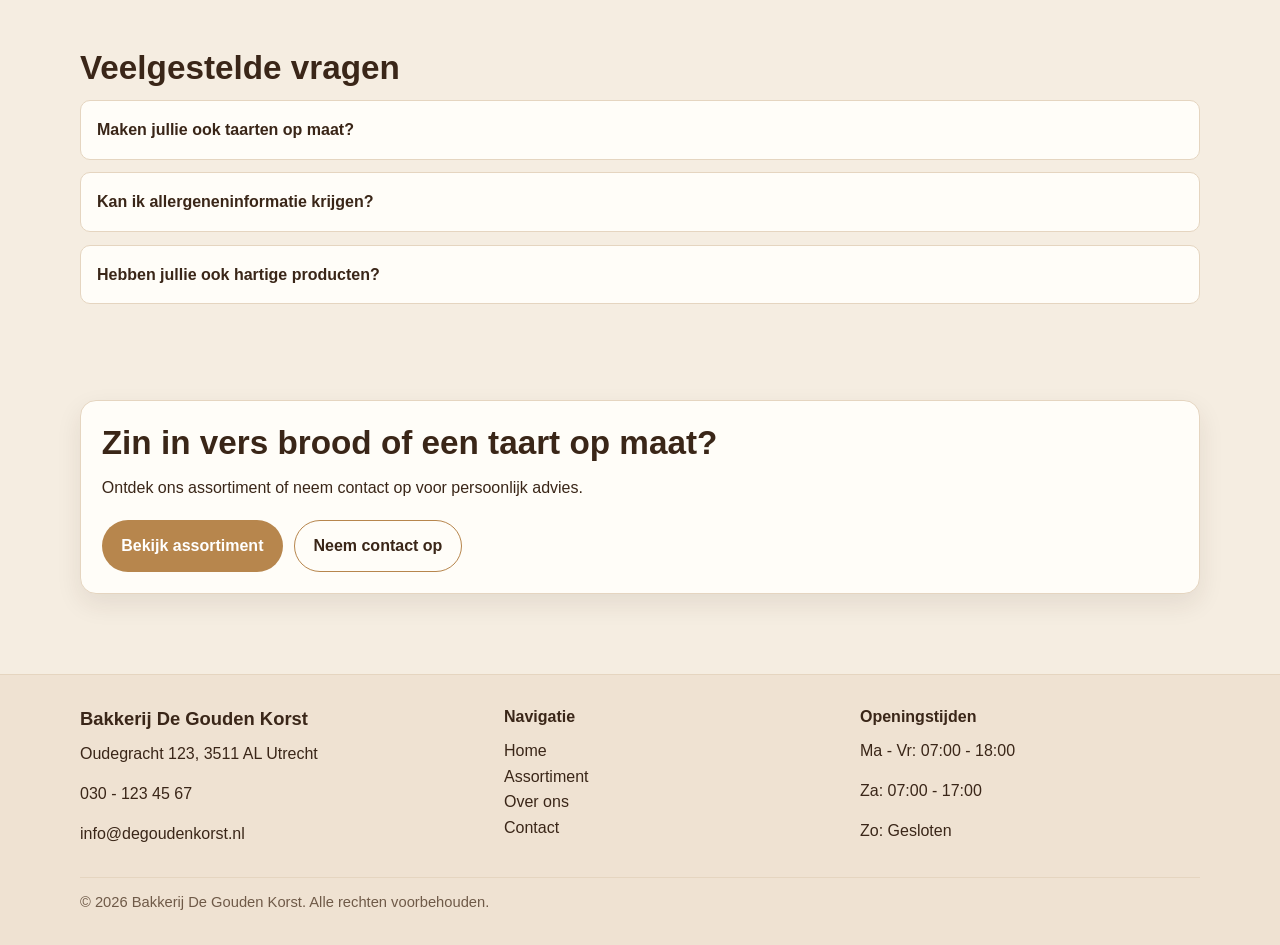
==== commit 70973d45: "Update index.html" ====
--- a/index.html
+++ b/index.html
@@ -4,7 +4,7 @@
   <meta charset="UTF-8" />
   <meta name="viewport" content="width=device-width, initial-scale=1.0" />
   <title>Bakkerij De Gouden Korst | Ambachtelijke bakkerij in Utrecht</title>
-  <meta name="description" content="Bakkerij De Gouden Korst: ambachtelijk brood, luxe gebak en taarten op maat in Utrecht. Lokale kwaliteit met warme service." />
+  <meta name="description" content="Bakkerij De Gouden Korst: dagvers brood, hartige specialiteiten en taarten op maat. Ambachtelijk, lokaal en professioneel." />
   <link rel="stylesheet" href="css/style.css" />
   <script defer src="js/main.js"></script>
 </head>
@@ -12,11 +12,9 @@
   <header class="site-header">
     <div class="container nav-wrap">
       <a href="index.html" class="logo">De Gouden Korst</a>
-
       <button class="nav-toggle" aria-label="Open navigatie" aria-expanded="false">
         <span></span><span></span><span></span>
       </button>
-
       <nav class="site-nav" aria-label="Hoofdnavigatie">
         <ul>
           <li><a class="active" href="index.html">Home</a></li>
@@ -29,21 +27,19 @@
   </header>
 
   <main>
-    <section class="hero hero-image">
-      <img src="Images/bakery.avif" alt="Warme ambachtelijke bakkerij met vers brood op de toonbank" class="hero-bg" />
+    <section class="hero">
+      <img class="hero-bg" src="Images/hero-bakkerij.avif" alt="Ambachtelijke bakkerij met vers brood in de vitrine" />
       <div class="hero-overlay"></div>
-
       <div class="container hero-content">
-        <p class="eyebrow">Ambacht sinds 1989</p>
-        <h1>Vers gebakken met vakmanschap, elke dag opnieuw</h1>
+        <p class="eyebrow">Sinds 1989 in Utrecht</p>
+        <h1>Vers brood, verfijnd gebak en echte ambacht</h1>
         <p>
-          Bakkerij De Gouden Korst is een lokale bakkerij in Utrecht met liefde voor kwaliteit,
-          seizoensproducten en persoonlijke service.
+          Bakkerij De Gouden Korst is jouw lokale bakker voor dagverse kwaliteit,
+          warme service en producten die met aandacht zijn gemaakt.
         </p>
         <div class="hero-cta">
-          <a class="btn btn-primary" href="contact.html">Neem contact op</a>
-          <a class="btn btn-secondary" href="assortiment.html">Bekijk het assortiment</a>
-          <a class="btn btn-ghost" href="tel:+31301234567">Bel de bakkerij</a>
+          <a class="btn btn-primary" href="assortiment.html">Bekijk assortiment</a>
+          <a class="btn btn-secondary" href="contact.html">Neem contact op</a>
         </div>
       </div>
     </section>
@@ -52,43 +48,43 @@
       <div class="container">
         <div class="section-head">
           <h2>Populaire producten</h2>
-          <a href="assortiment.html" class="text-link">Bekijk het assortiment</a>
+          <a class="text-link" href="assortiment.html">Bekijk assortiment</a>
         </div>
 
-        <div class="cards-grid products-grid">
+        <div class="cards-grid">
           <article class="product-card">
-            <img src="images/zuurdesem-brood.jpg" alt="Ambachtelijk zuurdesembrood met knapperige korst" />
-            <div class="product-body">
-              <h3>Zuurdesem vloerbrood</h3>
-              <p>24 uur gefermenteerd, diepe smaak en perfecte korst.</p>
-              <p class="price">v.a. € 4,95</p>
-            </div>
-          </article>
-
-          <article class="product-card">
-            <img src="images/croissants.jpg" alt="Goudbruine roomboter croissants op houten plank" />
+            <img src="Images/croissants.avif" alt="Goudbruine croissants vers uit de oven" />
             <div class="product-body">
               <h3>Roomboter croissants</h3>
-              <p>Luchtig, boterig en elke ochtend vers uit de oven.</p>
+              <p>Luchtig, knapperig en elke ochtend vers afgebakken.</p>
               <p class="price">€ 2,25</p>
             </div>
           </article>
 
           <article class="product-card">
-            <img src="images/slagroomtaart.jpg" alt="Feestelijke slagroomtaart met vers fruit" />
+            <img src="Images/focaccia.avif" alt="Hartige focaccia met kruiden en olijfolie" />
             <div class="product-body">
-              <h3>Slagroomtaart op maat</h3>
-              <p>Voor verjaardagen, jubilea en speciale momenten.</p>
-              <p class="price">v.a. € 24,00</p>
+              <h3>Focaccia</h3>
+              <p>Hartig, zacht van binnen en rijk op smaak.</p>
+              <p class="price">€ 6,75</p>
             </div>
           </article>
 
           <article class="product-card">
-            <img src="images/focaccia.jpg" alt="Hartige focaccia met kruiden en olijfolie" />
+            <img src="Images/meergranen-vloerbrood.avif" alt="Meergranen vloerbrood met rustieke korst" />
             <div class="product-body">
-              <h3>Hartige focaccia</h3>
-              <p>Mediterrane smaak, ideaal voor lunch of borrel.</p>
-              <p class="price">€ 6,75</p>
+              <h3>Meergranen vloerbrood</h3>
+              <p>Volle smaak met pitten en granen, ideaal voor elke dag.</p>
+              <p class="price">€ 4,80</p>
+            </div>
+          </article>
+
+          <article class="product-card">
+            <img src="Images/zuurdesem-brood.avif" alt="Ambachtelijk zuurdesembrood op houten plank" />
+            <div class="product-body">
+              <h3>Zuurdesem brood</h3>
+              <p>Lang gerezen voor extra diepte en een stevige bite.</p>
+              <p class="price">€ 4,95</p>
             </div>
           </article>
         </div>
@@ -97,31 +93,20 @@
 
     <section class="section section-soft">
       <div class="container">
-        <h2>Wat klanten zeggen</h2>
-        <div class="testimonials">
-          <blockquote class="testimonial">
-            “De kwaliteit is elke keer fantastisch. Je proeft echt het ambacht.”
-            <cite>— Marieke, Utrecht</cite>
-          </blockquote>
-          <blockquote class="testimonial">
-            “Onze bruidstaart was precies zoals we wilden: stijlvol en heerlijk.”
-            <cite>— Daan & Iris</cite>
-          </blockquote>
-          <blockquote class="testimonial">
-            “Persoonlijk contact, mooie producten en altijd vers.”
-            <cite>— Kees, Leidsche Rijn</cite>
-          </blockquote>
-        </div>
-      </div>
-    </section>
-
-    <section class="section">
-      <div class="container cta-panel">
-        <h2>Een taart op maat laten maken?</h2>
-        <p>Vertel ons jouw wensen voor smaak, formaat en stijl. We denken graag met je mee.</p>
-        <div class="inline-cta">
-          <a class="btn btn-primary" href="contact.html">Vraag een taart op maat aan</a>
-          <a class="btn btn-secondary" href="tel:+31301234567">Bel de bakkerij</a>
+        <h2>Waarom kiezen voor onze bakkerij?</h2>
+        <div class="benefits-grid">
+          <article class="benefit-card">
+            <h3>Dagvers uit eigen oven</h3>
+            <p>Elke ochtend vers gebakken met aandacht voor smaak en kwaliteit.</p>
+          </article>
+          <article class="benefit-card">
+            <h3>Lokaal betrokken</h3>
+            <p>We werken met regionale leveranciers en kennen onze klanten persoonlijk.</p>
+          </article>
+          <article class="benefit-card">
+            <h3>Ambachtelijk vakwerk</h3>
+            <p>Traditionele technieken gecombineerd met moderne presentatie.</p>
+          </article>
         </div>
       </div>
     </section>
@@ -131,23 +116,42 @@
         <h2>Veelgestelde vragen</h2>
         <div class="faq-list">
           <article class="faq-item">
-            <button class="faq-question" aria-expanded="false">Kan ik een taart volledig personaliseren?</button>
-            <div class="faq-answer"><p>Ja, van smaak en formaat tot decoratie en tekst. Neem contact op voor de mogelijkheden.</p></div>
+            <button class="faq-question" aria-expanded="false">Maken jullie ook taarten op maat?</button>
+            <div class="faq-answer">
+              <p>Ja, we maken taarten op maat voor verjaardagen, bruiloften en zakelijke events.</p>
+            </div>
           </article>
+
           <article class="faq-item">
-            <button class="faq-question" aria-expanded="false">Maken jullie ook zakelijke bestellingen?</button>
-            <div class="faq-answer"><p>Ja, we verzorgen ontbijt, lunch en zoete tafels voor bedrijven en evenementen in de regio.</p></div>
+            <button class="faq-question" aria-expanded="false">Kan ik allergeneninformatie krijgen?</button>
+            <div class="faq-answer">
+              <p>Zeker, we geven per product duidelijke informatie over allergenen.</p>
+            </div>
           </article>
+
           <article class="faq-item">
-            <button class="faq-question" aria-expanded="false">Hebben jullie rekening met allergenen?</button>
-            <div class="faq-answer"><p>We geven duidelijke allergeneninformatie en bespreken graag veilige alternatieven.</p></div>
+            <button class="faq-question" aria-expanded="false">Hebben jullie ook hartige producten?</button>
+            <div class="faq-answer">
+              <p>Ja, van focaccia tot wisselende hartige specialiteiten uit eigen keuken.</p>
+            </div>
           </article>
+        </div>
+      </div>
+    </section>
+
+    <section class="section">
+      <div class="container cta-panel">
+        <h2>Zin in vers brood of een taart op maat?</h2>
+        <p>Ontdek ons assortiment of neem contact op voor persoonlijk advies.</p>
+        <div class="hero-cta">
+          <a class="btn btn-primary" href="assortiment.html">Bekijk assortiment</a>
+          <a class="btn btn-secondary" href="contact.html">Neem contact op</a>
         </div>
       </div>
     </section>
   </main>
 
-  <a class="whatsapp-btn" href="https://wa.me/31612345678" target="_blank" rel="noopener" aria-label="Stuur een WhatsApp naar Bakkerij De Gouden Korst">WhatsApp</a>
+  <a class="whatsapp-btn" href="https://wa.me/31612345678" target="_blank" rel="noopener" aria-label="Open WhatsApp chat met Bakkerij De Gouden Korst">WhatsApp</a>
 
   <footer class="site-footer">
     <div class="container footer-grid">
@@ -158,7 +162,7 @@
         <p><a href="mailto:info@degoudenkorst.nl">info@degoudenkorst.nl</a></p>
       </div>
       <div>
-        <h4>Snelle links</h4>
+        <h4>Navigatie</h4>
         <ul>
           <li><a href="index.html">Home</a></li>
           <li><a href="assortiment.html">Assortiment</a></li>
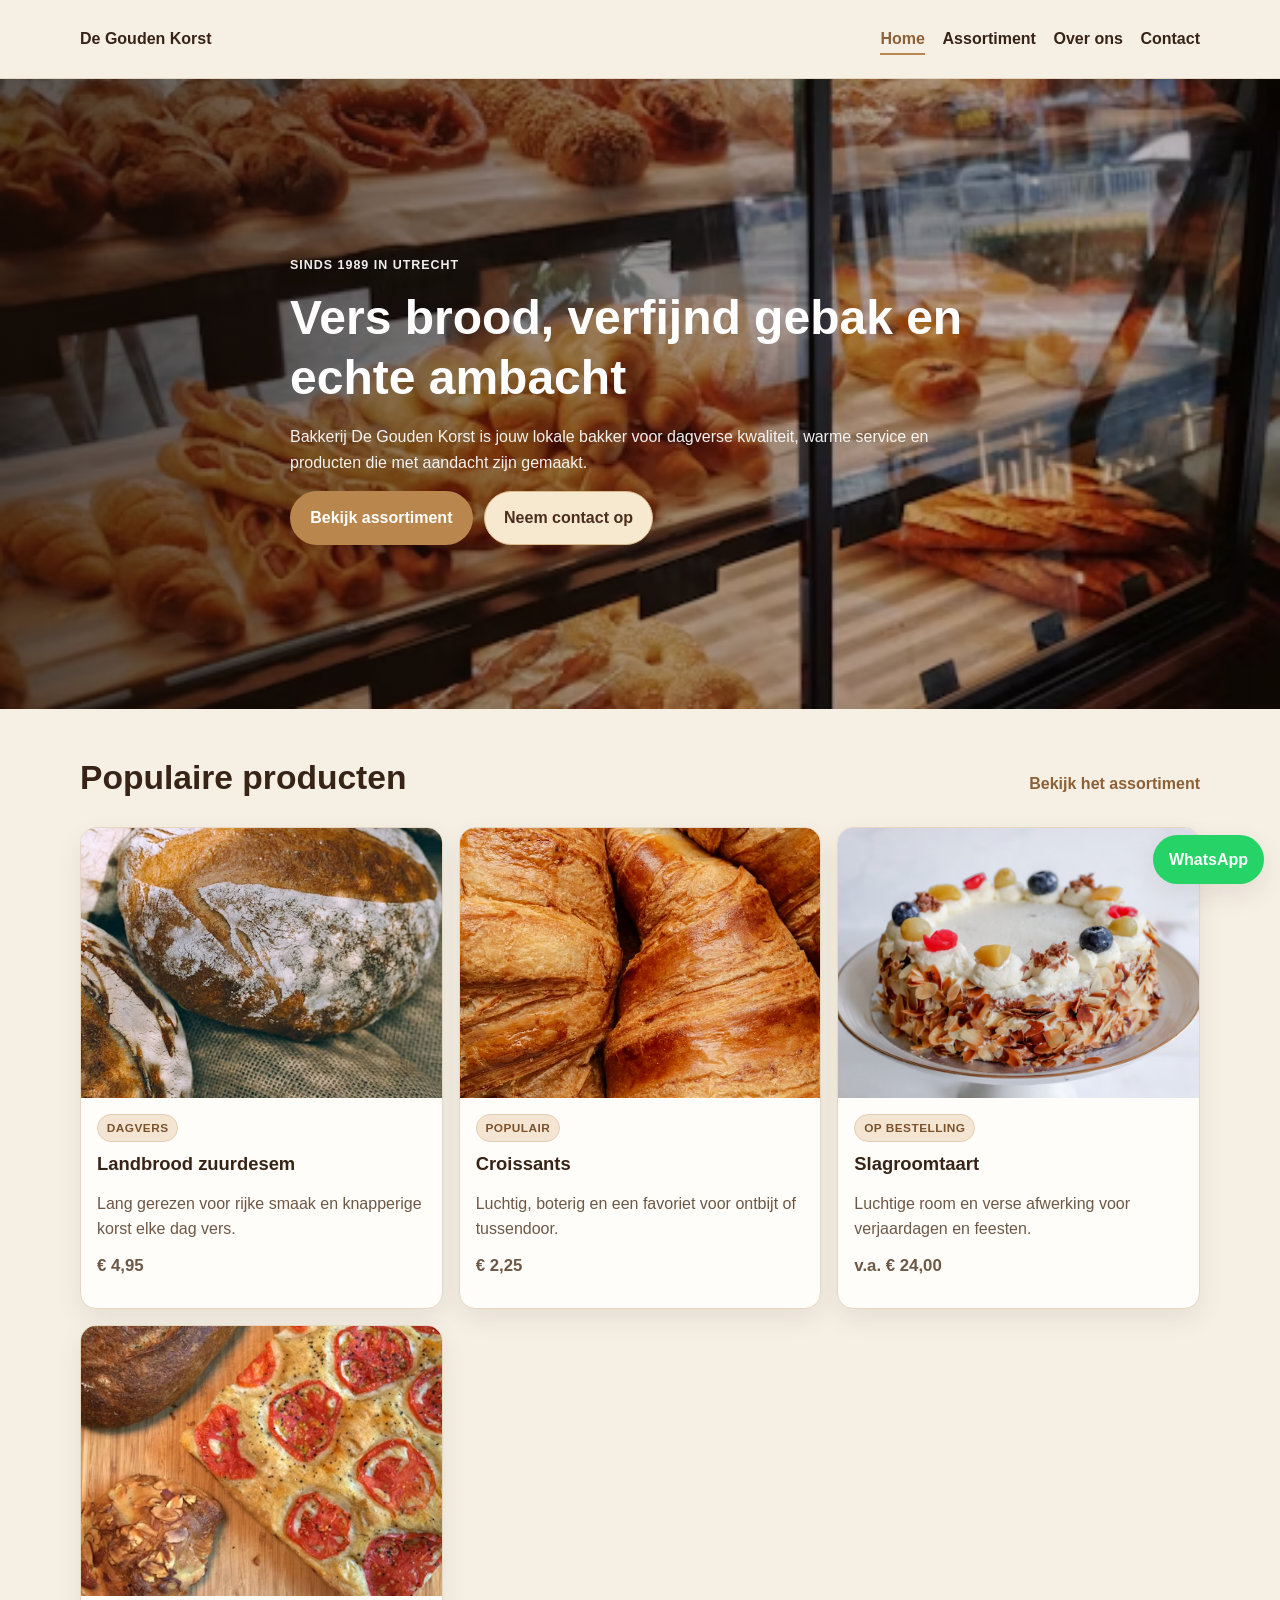
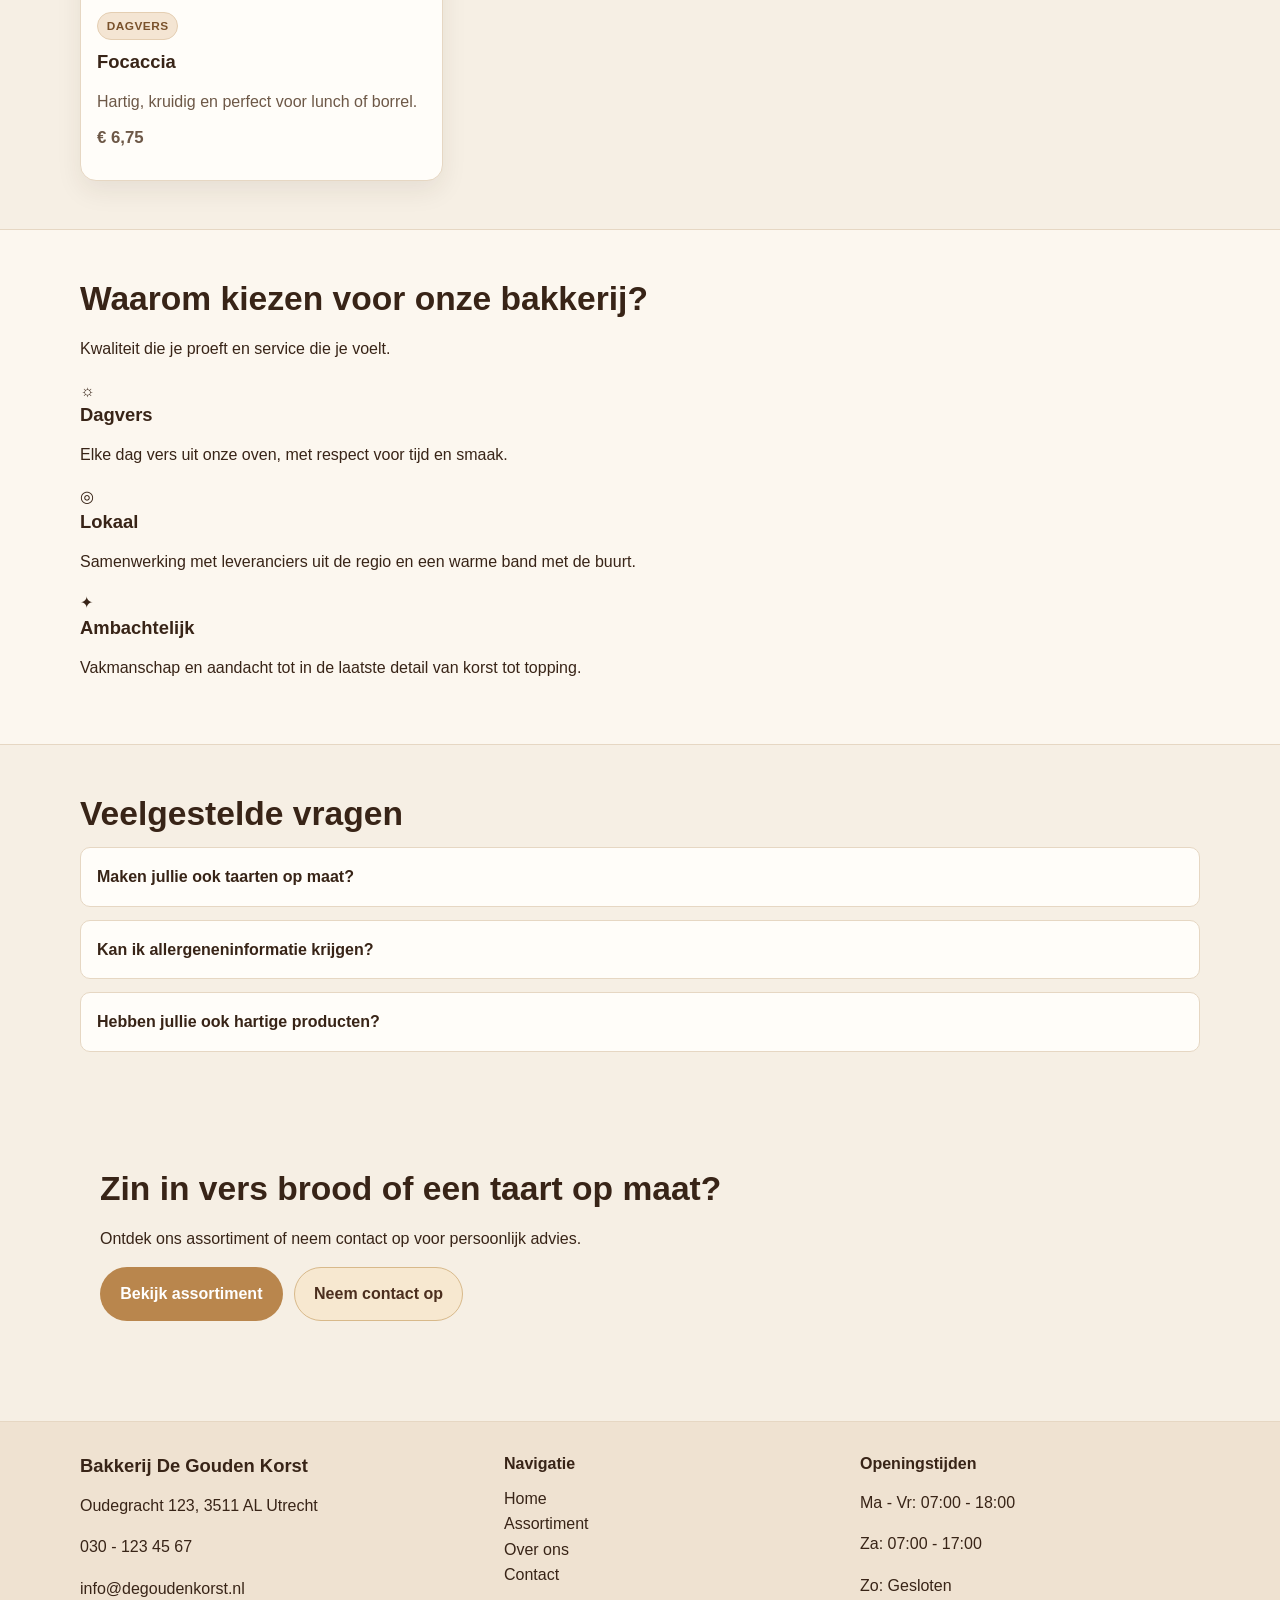
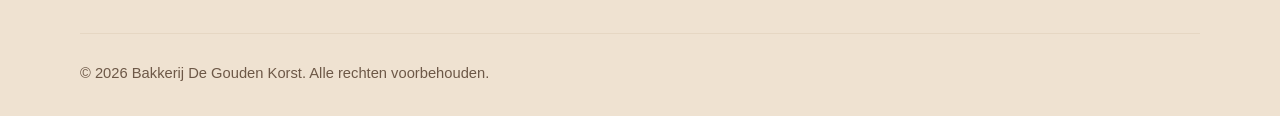
==== commit 8a8551aa: "Update index.html Nieuwe Populaire producten en Waarom sections" ====
--- a/index.html
+++ b/index.html
@@ -44,68 +44,79 @@
       </div>
     </section>
 
-    <section class="section">
+       <section class="section home-products">
       <div class="container">
         <div class="section-head">
           <h2>Populaire producten</h2>
-          <a class="text-link" href="assortiment.html">Bekijk assortiment</a>
+          <a class="text-link" href="assortiment.html">Bekijk het assortiment</a>
         </div>
 
-        <div class="cards-grid">
-          <article class="product-card">
-            <img src="Images/croissants.avif" alt="Goudbruine croissants vers uit de oven" />
-            <div class="product-body">
-              <h3>Roomboter croissants</h3>
-              <p>Luchtig, knapperig en elke ochtend vers afgebakken.</p>
-              <p class="price">€ 2,25</p>
+        <div class="assortiment-grid">
+          <article class="assortiment-card">
+            <img src="Images/zuurdesem-brood.avif" alt="Ambachtelijk zuurdesem landbrood met stevige korst" />
+            <div class="assortiment-card-body">
+              <span class="product-label">Dagvers</span>
+              <h3>Landbrood zuurdesem</h3>
+              <p>Lang gerezen voor rijke smaak en knapperige korst elke dag vers.</p>
+              <p class="product-price">€ 4,95</p>
             </div>
           </article>
 
-          <article class="product-card">
-            <img src="Images/focaccia.avif" alt="Hartige focaccia met kruiden en olijfolie" />
-            <div class="product-body">
-              <h3>Focaccia</h3>
-              <p>Hartig, zacht van binnen en rijk op smaak.</p>
-              <p class="price">€ 6,75</p>
+          <article class="assortiment-card">
+            <img src="Images/croissants.avif" alt="Goudbruine roomboter croissants" />
+            <div class="assortiment-card-body">
+              <span class="product-label">Populair</span>
+              <h3>Croissants</h3>
+              <p>Luchtig, boterig en een favoriet voor ontbijt of tussendoor.</p>
+              <p class="product-price">€ 2,25</p>
             </div>
           </article>
 
-          <article class="product-card">
-            <img src="Images/meergranen-vloerbrood.avif" alt="Meergranen vloerbrood met rustieke korst" />
-            <div class="product-body">
-              <h3>Meergranen vloerbrood</h3>
-              <p>Volle smaak met pitten en granen, ideaal voor elke dag.</p>
-              <p class="price">€ 4,80</p>
+          <article class="assortiment-card">
+            <img src="Images/slagroomtaart.avif" alt="Feestelijke slagroomtaart met verse decoratie" />
+            <div class="assortiment-card-body">
+              <span class="product-label">Op bestelling</span>
+              <h3>Slagroomtaart</h3>
+              <p>Luchtige room en verse afwerking voor verjaardagen en feesten.</p>
+              <p class="product-price">v.a. € 24,00</p>
             </div>
           </article>
 
-          <article class="product-card">
-            <img src="Images/zuurdesem-brood.avif" alt="Ambachtelijk zuurdesembrood op houten plank" />
-            <div class="product-body">
-              <h3>Zuurdesem brood</h3>
-              <p>Lang gerezen voor extra diepte en een stevige bite.</p>
-              <p class="price">€ 4,95</p>
+          <article class="assortiment-card">
+            <img src="Images/focaccia.avif" alt="Hartige focaccia met olijfolie en kruiden" />
+            <div class="assortiment-card-body">
+              <span class="product-label">Dagvers</span>
+              <h3>Focaccia</h3>
+              <p>Hartig, kruidig en perfect voor lunch of borrel.</p>
+              <p class="product-price">€ 6,75</p>
             </div>
           </article>
         </div>
       </div>
     </section>
 
-    <section class="section section-soft">
+    <section class="section section-soft home-why">
       <div class="container">
         <h2>Waarom kiezen voor onze bakkerij?</h2>
-        <div class="benefits-grid">
-          <article class="benefit-card">
-            <h3>Dagvers uit eigen oven</h3>
-            <p>Elke ochtend vers gebakken met aandacht voor smaak en kwaliteit.</p>
+        <p class="home-why-intro">Kwaliteit die je proeft en service die je voelt.</p>
+
+        <div class="home-benefits-grid">
+          <article class="benefit-premium-card">
+            <div class="benefit-mark"><span class="benefit-symbol" aria-hidden="true">☼</span></div>
+            <h3>Dagvers</h3>
+            <p>Elke dag vers uit onze oven, met respect voor tijd en smaak.</p>
           </article>
-          <article class="benefit-card">
-            <h3>Lokaal betrokken</h3>
-            <p>We werken met regionale leveranciers en kennen onze klanten persoonlijk.</p>
+
+          <article class="benefit-premium-card">
+            <div class="benefit-mark"><span class="benefit-symbol" aria-hidden="true">◎</span></div>
+            <h3>Lokaal</h3>
+            <p>Samenwerking met leveranciers uit de regio en een warme band met de buurt.</p>
           </article>
-          <article class="benefit-card">
-            <h3>Ambachtelijk vakwerk</h3>
-            <p>Traditionele technieken gecombineerd met moderne presentatie.</p>
+
+          <article class="benefit-premium-card">
+            <div class="benefit-mark"><span class="benefit-symbol" aria-hidden="true">✦</span></div>
+            <h3>Ambachtelijk</h3>
+            <p>Vakmanschap en aandacht tot in de laatste detail van korst tot topping.</p>
           </article>
         </div>
       </div>
--- a/css/style.css
+++ b/css/style.css
@@ -1,23 +1,23 @@
 :root {
-  --bg: #f5ede1;
-  --bg-soft: #fbf6ef;
-  --card: #fffdf8;
-  --text: #3a2618;
-  --text-muted: #6f5a48;
-  --accent: #b7864d;
-  --accent-dark: #8f6438;
-  --line: #e5d5c0;
+  --bg: #f6efe4;
+  --bg-soft: #fcf7ef;
+  --text: #382417;
+  --text-muted: #6d5847;
+  --accent: #b9864d;
+  --accent-dark: #8c6137;
+  --line: #e6d7c3;
+  --card: #fffdf9;
   --radius: 16px;
   --radius-sm: 10px;
-  --shadow: 0 10px 26px rgba(58, 38, 24, 0.09);
+  --shadow: 0 10px 28px rgba(56, 36, 23, 0.09);
   --container: 1120px;
 }
 
 *,
 *::before,
-*::after { box-sizing: border-box; }
-
-html { scroll-behavior: smooth; }
+*::after {
+  box-sizing: border-box;
+}
 
 body {
   margin: 0;
@@ -27,11 +27,46 @@
   line-height: 1.6;
 }
 
-img { display: block; max-width: 100%; }
+img {
+  max-width: 100%;
+  display: block;
+  object-fit: cover; /* Belangrijk: voorkomt vervorming */
+}
 
 .container {
   width: min(100% - 2rem, var(--container));
   margin-inline: auto;
+}
+
+h1, h2, h3, h4 {
+  margin: 0 0 0.75rem;
+  line-height: 1.25;
+}
+
+h1 { font-size: clamp(2rem, 4vw, 3rem); }
+h2 { font-size: clamp(1.45rem, 2.8vw, 2.1rem); }
+h3 { font-size: 1.15rem; }
+
+.eyebrow {
+  text-transform: uppercase;
+  letter-spacing: 0.08em;
+  font-size: 0.78rem;
+  color: var(--accent-dark);
+  font-weight: 700;
+}
+
+.section {
+  padding: 3rem 0;
+}
+
+.section-soft {
+  background: var(--bg-soft);
+  border-top: 1px solid var(--line);
+  border-bottom: 1px solid var(--line);
+}
+
+.page-hero {
+  padding: 3.1rem 0 2.3rem;
 }
 
 /* Header */
@@ -39,7 +74,7 @@
   position: sticky;
   top: 0;
   z-index: 100;
-  background: rgba(245, 237, 225, 0.96);
+  background: rgba(246, 239, 228, 0.96);
   backdrop-filter: blur(6px);
   border-bottom: 1px solid var(--line);
 }
@@ -52,26 +87,25 @@
 }
 
 .logo {
+  color: var(--text);
+  text-decoration: none;
+  font-weight: 800;
+}
+
+.site-nav ul {
+  margin: 0;
+  padding: 0;
+  list-style: none;
+  display: flex;
+  gap: 1.1rem;
+}
+
+.site-nav a {
   text-decoration: none;
   color: var(--text);
-  font-weight: 800;
-  letter-spacing: 0.2px;
-}
-
-.site-nav ul {
-  list-style: none;
-  display: flex;
-  gap: 1.15rem;
-  margin: 0;
-  padding: 0;
-}
-
-.site-nav a {
-  color: var(--text);
-  text-decoration: none;
   font-weight: 600;
   border-bottom: 2px solid transparent;
-  padding-bottom: 0.3rem;
+  padding-bottom: 0.35rem;
 }
 
 .site-nav a:hover,
@@ -82,11 +116,12 @@
 
 .nav-toggle {
   display: none;
+  width: 42px;
+  height: 42px;
   border: 0;
   background: transparent;
-  width: 42px;
-  height: 42px;
   cursor: pointer;
+  padding: 0;
 }
 
 .nav-toggle span {
@@ -97,26 +132,6 @@
   background: var(--text);
 }
 
-/* Typography */
-h1, h2, h3, h4 {
-  line-height: 1.25;
-  margin: 0 0 0.7rem;
-}
-
-h1 { font-size: clamp(2rem, 3.8vw, 3.1rem); }
-h2 { font-size: clamp(1.45rem, 2.6vw, 2.15rem); }
-h3 { font-size: 1.15rem; }
-
-p { margin: 0 0 0.9rem; }
-
-.eyebrow {
-  text-transform: uppercase;
-  letter-spacing: 0.08em;
-  font-size: 0.78rem;
-  font-weight: 700;
-  color: var(--accent-dark);
-}
-
 /* Hero */
 .hero {
   position: relative;
@@ -131,81 +146,60 @@
   inset: 0;
   width: 100%;
   height: 100%;
-  object-fit: cover;
 }
 
 .hero-overlay {
   position: absolute;
   inset: 0;
-  background: linear-gradient(100deg, rgba(30, 17, 9, 0.72) 0%, rgba(30, 17, 9, 0.38) 55%, rgba(30, 17, 9, 0.18) 100%);
+  background: linear-gradient(100deg, rgba(25, 14, 7, 0.7) 0%, rgba(25, 14, 7, 0.38) 55%, rgba(25, 14, 7, 0.18) 100%);
 }
 
 .hero-content {
   position: relative;
   z-index: 1;
+  max-width: 700px;
   color: #fff;
-  max-width: 720px;
-  padding: 4.8rem 0;
+  padding: 4.6rem 0;
 }
 
 .hero-content p {
-  color: rgba(255, 255, 255, 0.92);
+  color: rgba(255, 255, 255, 0.93);
 }
 
 .hero-cta {
   display: flex;
   flex-wrap: wrap;
   gap: 0.7rem;
-  margin-top: 1.2rem;
-}
-
-.page-hero {
-  padding: 3.2rem 0 2.2rem;
+  margin-top: 1rem;
 }
 
 /* Buttons */
 .btn {
   display: inline-block;
+  border-radius: 999px;
+  padding: 0.8rem 1.2rem;
   text-decoration: none;
-  border-radius: 999px;
-  padding: 0.78rem 1.15rem;
   border: 1px solid transparent;
   font-weight: 700;
   cursor: pointer;
   transition: 0.2s ease;
 }
 
-.btn-primary { background: var(--accent); color: #fff; }
+.btn-primary {
+  background: var(--accent);
+  color: #fff;
+}
+
 .btn-primary:hover { background: var(--accent-dark); }
 
 .btn-secondary {
-  background: transparent;
-  color: var(--text);
-  border-color: var(--accent);
-}
-.btn-secondary:hover { background: #f0dfcb; }
-
-.btn-ghost {
-  color: #fff;
-  border-color: rgba(255, 255, 255, 0.7);
-}
-.btn-ghost:hover { background: rgba(255, 255, 255, 0.15); }
-
-/* Sections & cards */
-.section { padding: 3rem 0; }
-.section-soft {
-  background: var(--bg-soft);
-  border-top: 1px solid var(--line);
-  border-bottom: 1px solid var(--line);
-}
-
-.section-head {
-  display: flex;
-  align-items: center;
-  justify-content: space-between;
-  gap: 1rem;
-  margin-bottom: 1rem;
-}
+background: #F7E8D0;
+  color: #4B2E1E;
+  border: 1px solid #D8B98A;
+}
+
+.btn-secondary:hover { background: var(--accent-dark); }
+
 
 .text-link {
   text-decoration: none;
@@ -213,96 +207,92 @@
   font-weight: 700;
 }
 
+/* Grids/cards */
+.section-head {
+  display: flex;
+  justify-content: space-between;
+  align-items: center;
+  gap: 1rem;
+  margin-bottom: 1rem;
+}
+
 .cards-grid {
   display: grid;
   grid-template-columns: repeat(4, minmax(0, 1fr));
   gap: 1rem;
 }
 
-.products-grid {
-  grid-template-columns: repeat(4, minmax(0, 1fr));
+.product-card,
+.benefit-card,
+.value-card,
+.contact-info-card,
+.contact-form-card,
+.cta-panel,
+.map-section {
+  padding-top: 2rem;
+}
+
+.map-heading {
+  text-align: center;
+  margin-bottom: 1.5rem;
+}
+
+.map-card {
+  width: 100%;
+  border-radius: 0;
+  overflow: hidden;
+}
+
+.map-card iframe {
+  width: 100%;
+  display: block;
 }
 
 .product-card {
+  overflow: hidden;
+}
+
+.product-card img {
+  width: 100%;
+  height: 190px;
+}
+
+.product-body {
+  padding: 0.95rem;
+}
+
+.price {
+  color: var(--accent-dark);
+  font-weight: 800;
+}
+
+.benefits-grid,
+.values-grid {
+  display: grid;
+  grid-template-columns: repeat(3, minmax(0, 1fr));
+  gap: 1rem;
+}
+
+.benefit-card,
+.value-card {
   background: var(--card);
   border: 1px solid var(--line);
   border-radius: var(--radius);
-  overflow: hidden;
+  padding: 1.2rem;
   box-shadow: var(--shadow);
 }
 
-.product-card img {
-  width: 100%;
-  height: 180px;
-  object-fit: cover;
-  background: #ead9c4;
-}
-
-.product-body { padding: 0.95rem; }
-.price { font-weight: 800; color: var(--accent-dark); }
-
-.category-block { margin-bottom: 2rem; }
-
 .cta-panel {
-  background: var(--card);
-  border: 1px solid var(--line);
-  border-radius: var(--radius);
-  box-shadow: var(--shadow);
-  padding: 1.3rem;
-}
-
-.inline-cta {
-  display: flex;
-  flex-wrap: wrap;
-  gap: 0.7rem;
-  margin-top: 0.75rem;
+  padding: 1.25rem;
 }
 
 .mt { margin-top: 2rem; }
 
-/* Story */
-.story-grid {
-  display: grid;
-  grid-template-columns: 1fr 1fr;
-  gap: 1.2rem;
-  align-items: center;
-}
-
-.rounded-image {
-  border-radius: var(--radius);
-  border: 1px solid var(--line);
-  box-shadow: var(--shadow);
-  width: 100%;
-  height: 360px;
-  object-fit: cover;
-  background: #ead9c4;
-}
-
-/* Testimonial */
-.testimonials {
-  display: grid;
-  grid-template-columns: repeat(3, minmax(0, 1fr));
-  gap: 1rem;
-}
-
-.testimonial {
-  background: var(--card);
-  border: 1px solid var(--line);
-  border-radius: var(--radius);
-  padding: 1rem;
-  margin: 0;
-  box-shadow: var(--shadow);
-}
-
-.testimonial cite {
-  display: block;
-  margin-top: 0.7rem;
-  color: var(--text-muted);
-  font-style: normal;
-}
-
 /* FAQ */
-.faq-list { display: grid; gap: 0.8rem; }
+.faq-list {
+  display: grid;
+  gap: 0.8rem;
+}
 
 .faq-item {
   border: 1px solid var(--line);
@@ -319,27 +309,110 @@
   color: var(--text);
   font: inherit;
   font-weight: 700;
+  padding: 1rem;
   cursor: pointer;
-  padding: 1rem;
-}
-
-.faq-answer { display: none; padding: 0 1rem 1rem; }
-.faq-item.open .faq-answer { display: block; }
-
-/* Forms and contact */
-.contact-grid {
+}
+
+.faq-answer {
+  display: none;
+  padding: 0 1rem 1rem;
+}
+
+.faq-item.open .faq-answer {
+  display: block;
+}
+
+/* Split layouts */
+.split {
   display: grid;
   grid-template-columns: 1fr 1fr;
   gap: 1rem;
-}
-
-.info-card,
-.contact-form {
-  background: var(--card);
+  align-items: start;
+}
+
+.rounded-image {
+  width: 100%;
+  height: 360px;
+  border-radius: var(--radius);
   border: 1px solid var(--line);
-  border-radius: var(--radius);
-  box-shadow: var(--shadow);
-  padding: 1.1rem;
+}
+
+.timeline {
+  position: relative;
+  margin-top: 2rem;
+  padding-left: 2rem;
+}
+
+.timeline::before {
+  content: "";
+  position: absolute;
+  left: 0.55rem;
+  top: 0;
+  bottom: 0;
+  width: 2px;
+  background: #c89b5e;
+}
+
+.timeline-item {
+  position: relative;
+  margin-bottom: 2rem;
+}
+
+.timeline-marker {
+  position: absolute;
+  left: -2rem;
+  top: 0.4rem;
+  width: 1rem;
+  height: 1rem;
+  background: #c89b5e;
+  border: 3px solid #fff7ed;
+  border-radius: 50%;
+  box-shadow: 0 0 0 4px rgba(200, 155, 94, 0.2);
+}
+
+.timeline-content {
+  background: #fffaf2;
+  border: 1px solid rgba(90, 55, 28, 0.12);
+  border-radius: 18px;
+  padding: 1.25rem;
+  box-shadow: 0 10px 30px rgba(90, 55, 28, 0.08);
+}
+
+.timeline-year {
+  display: inline-block;
+  margin-bottom: 0.4rem;
+  color: #9a6a32;
+  font-weight: 700;
+}
+
+.timeline-content h3 {
+  margin: 0 0 0.5rem;
+}
+
+.timeline-content p {
+  margin: 0;
+}
+
+@media (max-width: 700px) {
+  .timeline {
+    padding-left: 1.5rem;
+  }
+
+  .timeline-marker {
+    left: -1.5rem;
+  }
+}
+
+.contact-info-card,
+.contact-form-card {
+  padding: 1rem;
+}
+
+.contact-image {
+  width: 100%;
+  height: 220px;
+  border-radius: var(--radius-sm);
+  margin-bottom: 1rem;
 }
 
 .feature-list {
@@ -347,50 +420,34 @@
   margin: 0 0 1rem;
 }
 
-label {
+.contact-form label {
   display: block;
   margin: 0.75rem 0 0.3rem;
   font-weight: 600;
 }
 
-input, textarea {
-  width: 100%;
-  border: 1px solid #d8c4ab;
+.contact-form input,
+.contact-form textarea {
+  width: 100%;
+  border: 1px solid #d8c6af;
   border-radius: var(--radius-sm);
-  padding: 0.7rem;
+  padding: 0.72rem;
   font: inherit;
   color: var(--text);
   background: #fff;
 }
 
-input:focus, textarea:focus {
-  outline: 2px solid #d7ae7f;
+.contact-form input:focus,
+.contact-form textarea:focus {
+  outline: 2px solid #d8ae7f;
   outline-offset: 1px;
 }
 
-.form-note {
-  margin-top: 0.7rem;
-  color: var(--text-muted);
-  font-size: 0.92rem;
-}
-
-.map-placeholder {
-  min-height: 280px;
-  border: 2px dashed #cbad8a;
-  border-radius: var(--radius);
-  background: #fff9f0;
-  display: grid;
-  place-items: center;
-  text-align: center;
-  color: var(--text-muted);
-  font-weight: 600;
-  padding: 1rem;
-}
 
 /* Footer */
 .site-footer {
   margin-top: 2rem;
-  background: #efe2d2;
+  background: #efe2d1;
   border-top: 1px solid var(--line);
   padding-top: 2rem;
 }
@@ -402,15 +459,26 @@
   padding-bottom: 1rem;
 }
 
-.site-footer ul { list-style: none; padding: 0; margin: 0; }
-.site-footer a { color: var(--text); text-decoration: none; }
-.site-footer a:hover { text-decoration: underline; }
+.site-footer ul {
+  list-style: none;
+  margin: 0;
+  padding: 0;
+}
+
+.site-footer a {
+  text-decoration: none;
+  color: var(--text);
+}
+
+.site-footer a:hover {
+  text-decoration: underline;
+}
 
 .footer-bottom {
   border-top: 1px solid var(--line);
-  padding: 0.8rem 0 1rem;
   color: var(--text-muted);
   font-size: 0.92rem;
+  padding: 0.8rem 0 1rem;
 }
 
 /* WhatsApp */
@@ -418,26 +486,25 @@
   position: fixed;
   right: 1rem;
   bottom: 1rem;
-  z-index: 120;
-  text-decoration: none;
   background: #25d366;
   color: #fff;
+  text-decoration: none;
   font-weight: 700;
   border-radius: 999px;
   padding: 0.72rem 1rem;
   box-shadow: var(--shadow);
+  z-index: 120;
 }
 
 /* Responsive */
 @media (max-width: 1024px) {
-  .cards-grid,
-  .products-grid { grid-template-columns: repeat(2, minmax(0, 1fr)); }
-
-  .testimonials,
-  .story-grid,
-  .contact-grid,
-  .footer-grid { grid-template-columns: 1fr; }
-
+  .cards-grid { grid-template-columns: repeat(2, minmax(0, 1fr)); }
+  .benefits-grid,
+  .values-grid,
+  .split,
+  .footer-grid {
+    grid-template-columns: 1fr;
+  }
   .rounded-image { height: 300px; }
 }
 
@@ -451,25 +518,346 @@
     right: 0;
     background: #f8efe4;
     border-bottom: 1px solid var(--line);
+    display: none;
     padding: 0.8rem 1rem;
-    display: none;
   }
 
   .site-nav.open { display: block; }
 
   .site-nav ul {
     flex-direction: column;
-    gap: 0.4rem;
+    gap: 0.45rem;
   }
 
   .hero { min-height: 62vh; }
   .hero-content { padding: 3.6rem 0; }
-
-  .cards-grid,
-  .products-grid { grid-template-columns: 1fr; }
-
-  .whatsapp-btn {
-    right: 0.8rem;
-    bottom: 0.8rem;
-  }
-}
+  .cards-grid { grid-template-columns: 1fr; }
+}
+
+/* Contact hero */
+.contact-hero {
+  background: linear-gradient(180deg, #fcf6ed 0%, #f6efe4 100%);
+  border-bottom: 1px solid var(--line);
+  padding: 2.2rem 0 1.8rem;
+}
+
+.contact-hero-inner {
+  max-width: 760px;
+}
+
+.contact-hero .eyebrow {
+  margin-bottom: 0.45rem;
+}
+
+.contact-hero h1 {
+  font-size: clamp(1.75rem, 3vw, 2.35rem);
+  margin-bottom: 0.55rem;
+}
+
+.contact-hero p {
+  color: var(--text-muted);
+  margin-bottom: 0;
+}
+
+/* Contact section/cards */
+.contact-section {
+  padding-top: 2.6rem;
+}
+
+.contact-split {
+  display: grid;
+  grid-template-columns: 1fr 1fr;
+  gap: 1.25rem;
+  align-items: start;
+}
+
+.contact-info-card,
+.contact-form-card {
+  background: #fffdf9;
+  border: 1px solid var(--line);
+  border-radius: 16px;
+  box-shadow: 0 10px 24px rgba(56, 36, 23, 0.08);
+  padding: 1.2rem;
+}
+
+.contact-image {
+  width: 100%;
+  height: 230px;
+  border-radius: 12px;
+  margin-bottom: 1rem;
+  object-fit: cover;
+}
+
+/* Left column content */
+.contact-list {
+  display: grid;
+  gap: 0.75rem;
+  margin: 0.9rem 0 1.2rem;
+}
+
+.contact-list p {
+  margin: 0;
+  line-height: 1.55;
+}
+
+.contact-label {
+  display: block;
+  font-size: 0.76rem;
+  text-transform: uppercase;
+  letter-spacing: 0.06em;
+  color: var(--accent-dark);
+  font-weight: 700;
+  margin-bottom: 0.12rem;
+}
+
+.opening-list {
+  margin-top: 0.5rem;
+  margin-bottom: 1.25rem;
+  display: grid;
+  gap: 0.35rem;
+}
+
+.whatsapp-inline {
+  display: inline-block;
+  min-width: 210px;
+  text-align: center;
+}
+
+/* Form right column */
+.contact-form-card h2 {
+  margin-bottom: 1rem;
+}
+
+.contact-form .form-group {
+  margin-bottom: 0.9rem;
+}
+
+.contact-form label {
+  display: block;
+  margin: 0 0 0.38rem;
+  font-weight: 600;
+}
+
+.contact-form input,
+.contact-form textarea {
+  width: 100%;
+  border: 1px solid #dcc8ae;
+  border-radius: 10px;
+  padding: 0.82rem 0.88rem;
+  font: inherit;
+  color: var(--text);
+  background: #fff;
+}
+
+.contact-form textarea {
+  resize: vertical;
+  min-height: 140px;
+}
+
+.contact-form input:focus,
+.contact-form textarea:focus {
+  outline: 2px solid #d9ad7b;
+  outline-offset: 1px;
+}
+
+.form-submit {
+  width: 100%;
+  margin-top: 0.45rem;
+  padding: 0.9rem 1rem;
+  font-size: 1rem;
+}
+
+.form-note {
+  margin-top: 0.72rem;
+  color: var(--text-muted);
+  font-size: 0.9rem;
+  line-height: 1.5;
+}
+
+/* Map section refinement */
+.map-section {
+  padding-top: 2rem;
+}
+
+.map-card {
+  overflow: hidden;
+  border-radius: 16px;
+  border: 1px solid var(--line);
+  box-shadow: 0 10px 24px rgba(56, 36, 23, 0.08);
+  background: #fffdf9;
+}
+
+/* Responsive */
+@media (max-width: 1024px) {
+  .contact-split {
+    grid-template-columns: 1fr;
+  }
+
+  .contact-image {
+    height: 250px;
+  }
+}
+
+@media (max-width: 760px) {
+  .contact-hero {
+    padding: 1.8rem 0 1.4rem;
+  }
+
+  .contact-info-card,
+  .contact-form-card {
+    padding: 1rem;
+  }
+
+  .contact-image {
+    height: 210px;
+  }
+}
+/* ===== Assortiment page refresh ===== */
+.assortiment-hero {
+  background: linear-gradient(180deg, #fcf6ee 0%, #f6efe4 100%);
+  border-bottom: 1px solid var(--line);
+  padding: 2.8rem 0 2.3rem;
+}
+
+.assortiment-hero-inner {
+  max-width: 760px;
+}
+
+.assortiment-hero h1 {
+  font-size: clamp(2rem, 3.8vw, 2.9rem);
+  margin-bottom: 0.55rem;
+}
+
+.assortiment-hero p {
+  color: var(--text-muted);
+  margin-bottom: 0;
+}
+
+.assortiment-section {
+  padding-top: 2.5rem;
+  padding-bottom: 2.5rem;
+}
+
+.category-head {
+  margin-bottom: 1.1rem;
+}
+
+.category-head p {
+  color: var(--text-muted);
+  max-width: 760px;
+  margin-bottom: 0;
+}
+
+.assortiment-grid {
+  display: grid;
+  grid-template-columns: repeat(3, minmax(0, 1fr));
+  gap: 1rem;
+}
+
+.assortiment-grid-2 {
+  grid-template-columns: repeat(2, minmax(0, 1fr));
+}
+
+.assortiment-card {
+  background: #fffdf9;
+  border: 1px solid var(--line);
+  border-radius: 16px;
+  box-shadow: 0 10px 26px rgba(56, 36, 23, 0.08);
+  overflow: hidden;
+  transition: transform 0.2s ease, box-shadow 0.2s ease;
+}
+
+.assortiment-card:hover {
+  transform: translateY(-4px);
+  box-shadow: 0 14px 30px rgba(56, 36, 23, 0.12);
+}
+
+.assortiment-card img {
+  width: 100%;
+  aspect-ratio: 4 / 3;
+  object-fit: cover;
+  display: block;
+}
+
+.assortiment-card-body {
+  padding: 0.95rem 1rem 1.05rem;
+}
+
+.product-label {
+  display: inline-block;
+  font-size: 0.74rem;
+  font-weight: 700;
+  letter-spacing: 0.04em;
+  text-transform: uppercase;
+  color: #7a522c;
+  background: #f4e5d3;
+  border: 1px solid #e4ceb2;
+  border-radius: 999px;
+  padding: 0.22rem 0.55rem;
+  margin-bottom: 0.6rem;
+}
+
+.assortiment-card h3 {
+  margin-bottom: 0.35rem;
+}
+
+.assortiment-card p {
+  margin-bottom: 0.7rem;
+  color: var(--text-muted);
+}
+
+.product-price {
+  margin: 0;
+  color: var(--accent-dark);
+  font-weight: 800;
+  font-size: 1.05rem;
+}
+
+.assortiment-cta {
+  padding-top: 2.2rem;
+}
+
+.assortiment-cta-box {
+  background: #fffdf9;
+  border: 1px solid var(--line);
+  border-radius: 16px;
+  box-shadow: 0 10px 26px rgba(56, 36, 23, 0.08);
+  padding: 1.4rem 1.2rem;
+}
+
+.assortiment-cta-box p {
+  color: var(--text-muted);
+}
+
+.assortiment-cta-actions {
+  display: flex;
+  flex-wrap: wrap;
+  gap: 0.7rem;
+  margin-top: 0.4rem;
+}
+
+/* Responsive */
+@media (max-width: 1024px) {
+  .assortiment-grid {
+    grid-template-columns: repeat(2, minmax(0, 1fr));
+  }
+
+  .assortiment-grid-2 {
+    grid-template-columns: repeat(2, minmax(0, 1fr));
+  }
+}
+
+@media (max-width: 760px) {
+  .assortiment-hero {
+    padding: 2.1rem 0 1.8rem;
+  }
+
+  .assortiment-grid,
+  .assortiment-grid-2 {
+    grid-template-columns: 1fr;
+  }
+
+  .assortiment-card-body {
+    padding: 0.9rem 0.9rem 1rem;
+  }
+}
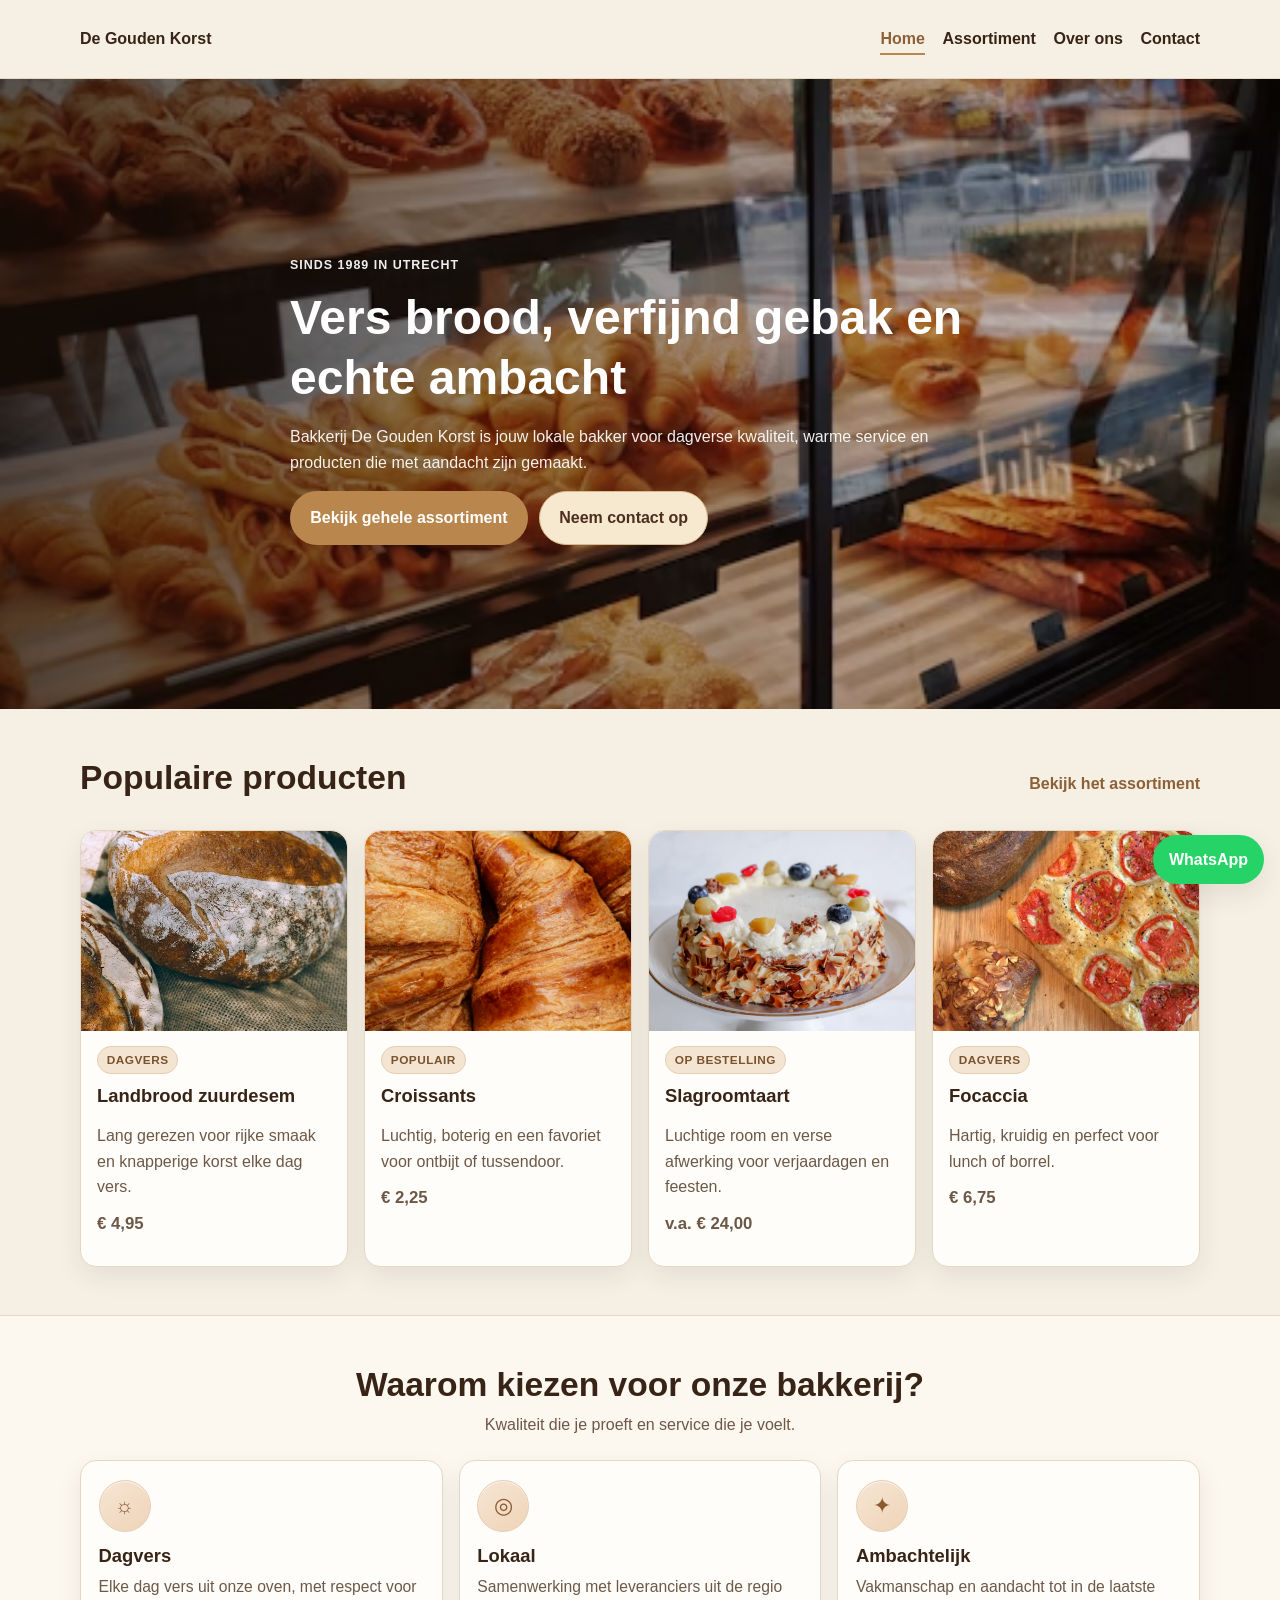
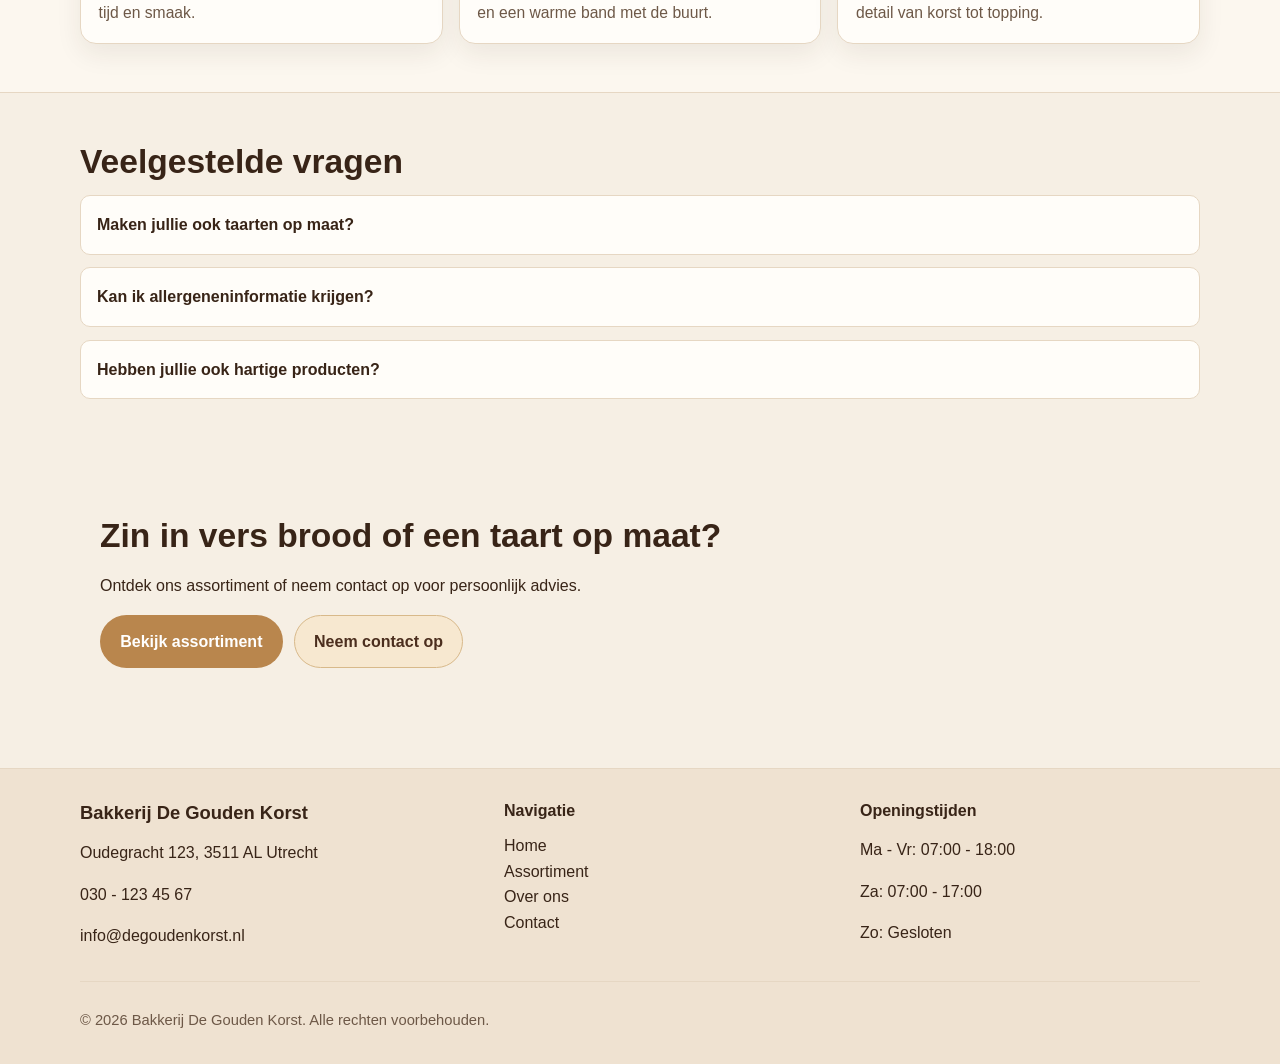
==== commit fd78e4f5: "Update index.html" ====
--- a/index.html
+++ b/index.html
@@ -38,7 +38,7 @@
           warme service en producten die met aandacht zijn gemaakt.
         </p>
         <div class="hero-cta">
-          <a class="btn btn-primary" href="assortiment.html">Bekijk assortiment</a>
+          <a class="btn btn-primary" href="assortiment.html">Bekijk gehele assortiment</a>
           <a class="btn btn-secondary" href="contact.html">Neem contact op</a>
         </div>
       </div>
--- a/css/style.css
+++ b/css/style.css
@@ -861,3 +861,170 @@
     padding: 0.9rem 0.9rem 1rem;
   }
 }
+/* ===== Homepage: productcards gelijk aan assortimentpagina ===== */
+.home-products .section-head {
+  display: flex;
+  justify-content: space-between;
+  align-items: center;
+  gap: 1rem;
+  margin-bottom: 1.2rem;
+}
+
+.home-products .text-link {
+  color: var(--accent-dark);
+  font-weight: 700;
+  text-decoration: none;
+}
+
+.home-products .text-link:hover {
+  text-decoration: underline;
+}
+
+.home-products .assortiment-grid {
+  display: grid;
+  grid-template-columns: repeat(4, minmax(0, 1fr));
+  gap: 1rem;
+}
+
+.home-products .assortiment-card {
+  background: #fffdf9;
+  border: 1px solid var(--line);
+  border-radius: 16px;
+  box-shadow: 0 10px 26px rgba(56, 36, 23, 0.08);
+  overflow: hidden;
+  transition: transform 0.2s ease, box-shadow 0.2s ease;
+}
+
+.home-products .assortiment-card:hover {
+  transform: translateY(-4px);
+  box-shadow: 0 14px 30px rgba(56, 36, 23, 0.12);
+}
+
+.home-products .assortiment-card img {
+  width: 100%;
+  aspect-ratio: 4 / 3;
+  object-fit: cover;
+  display: block;
+  border-radius: 16px 16px 0 0;
+}
+
+.home-products .assortiment-card-body {
+  padding: 0.95rem 1rem 1.05rem;
+  text-align: left;
+}
+
+.home-products .product-label {
+  display: inline-block;
+  font-size: 0.74rem;
+  font-weight: 700;
+  letter-spacing: 0.04em;
+  text-transform: uppercase;
+  color: #7a522c;
+  background: #f4e5d3;
+  border: 1px solid #e4ceb2;
+  border-radius: 999px;
+  padding: 0.22rem 0.55rem;
+  margin-bottom: 0.6rem;
+}
+
+.home-products .assortiment-card h3 {
+  margin-bottom: 0.35rem;
+}
+
+.home-products .assortiment-card p {
+  margin-bottom: 0.7rem;
+  color: var(--text-muted);
+}
+
+.home-products .product-price {
+  margin: 0;
+  color: var(--accent-dark);
+  font-weight: 800;
+  font-size: 1.05rem;
+}
+
+@media (max-width: 1024px) {
+  .home-products .assortiment-grid {
+    grid-template-columns: repeat(2, minmax(0, 1fr));
+  }
+}
+
+@media (max-width: 760px) {
+  .home-products .section-head {
+    flex-direction: column;
+    align-items: flex-start;
+  }
+
+  .home-products .assortiment-grid {
+    grid-template-columns: 1fr;
+  }
+}
+
+/* ===== Homepage: “Waarom ons” cards met badges ===== */
+.home-why h2 {
+  text-align: center;
+  margin-bottom: 0.4rem;
+}
+
+.home-why-intro {
+  text-align: center;
+  color: var(--text-muted);
+  max-width: 520px;
+  margin: 0 auto 1.4rem;
+}
+
+.home-benefits-grid {
+  display: grid;
+  grid-template-columns: repeat(3, minmax(0, 1fr));
+  gap: 1rem;
+}
+
+.benefit-premium-card {
+  position: relative;
+  background: #fffdf9;
+  border: 1px solid var(--line);
+  border-radius: 16px;
+  box-shadow: 0 10px 26px rgba(56, 36, 23, 0.08);
+  padding: 1.2rem 1.1rem 1.15rem;
+  text-align: left;
+  transition: transform 0.2s ease, box-shadow 0.2s ease;
+}
+
+.benefit-premium-card:hover {
+  transform: translateY(-3px);
+  box-shadow: 0 14px 30px rgba(56, 36, 23, 0.12);
+}
+
+.benefit-mark {
+  width: 52px;
+  height: 52px;
+  border-radius: 50%;
+  display: grid;
+  place-items: center;
+  margin-bottom: 0.75rem;
+  background: linear-gradient(145deg, #f6e6d4 0%, #efd3b8 100%);
+  border: 1px solid #e4ceb2;
+  box-shadow: inset 0 1px 0 rgba(255, 255, 255, 0.65);
+}
+
+.benefit-symbol {
+  font-size: 1.35rem;
+  line-height: 1;
+  color: #8c5a32;
+}
+
+.benefit-premium-card h3 {
+  margin-bottom: 0.45rem;
+}
+
+.benefit-premium-card p {
+  margin: 0;
+  color: var(--text-muted);
+  font-size: 0.98rem;
+}
+
+@media (max-width: 900px) {
+  .home-benefits-grid {
+    grid-template-columns: 1fr;
+  }
+}
